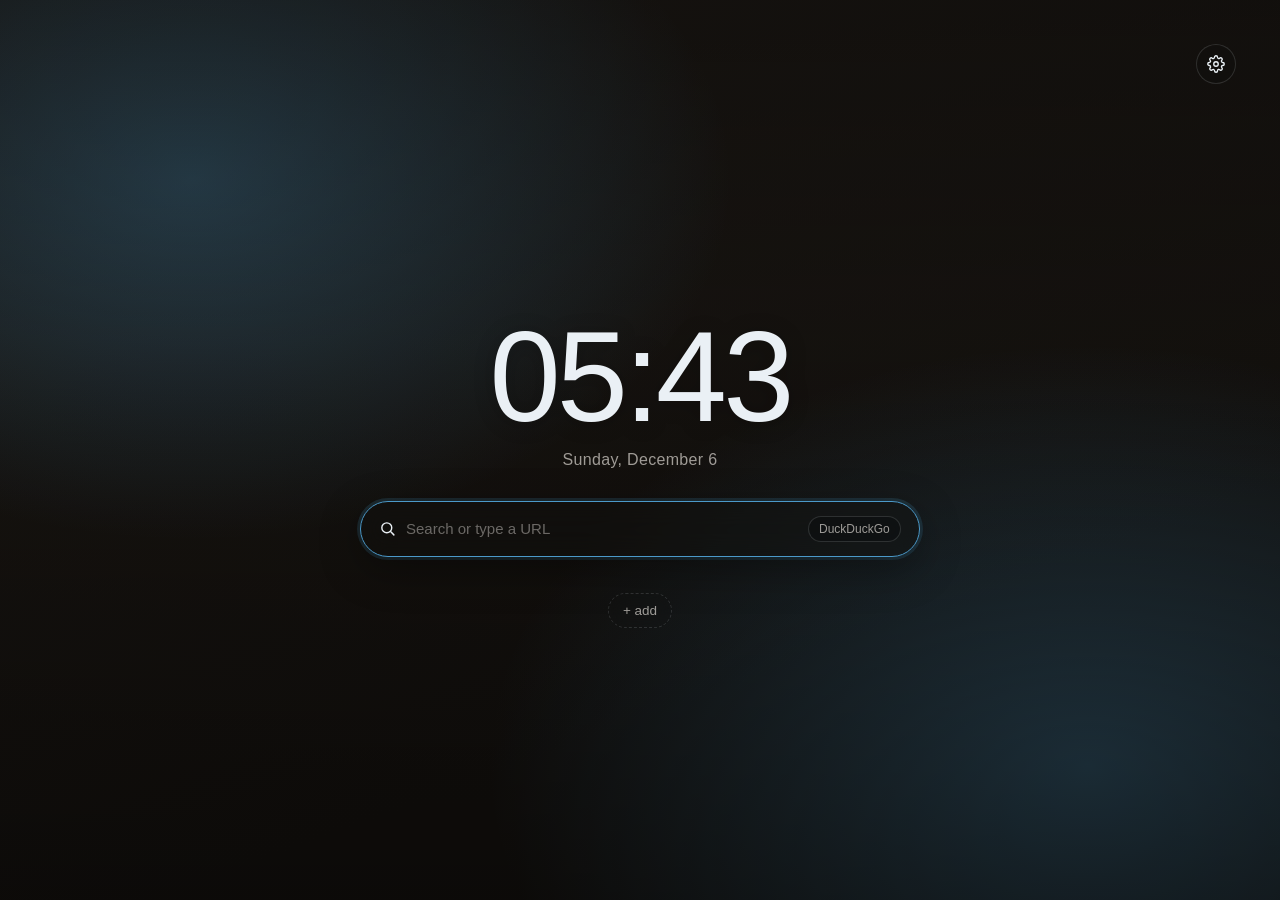
==== index.html @ 66792aa6 "Initial commit" ====
<!doctype html>
<html lang="en">
<head>
<meta charset="UTF-8" />
<meta name="viewport" content="width=device-width, initial-scale=1, viewport-fit=cover" />
<title>New Tab</title>
<style>
  :root{
    --accent: #4b99c9;
    --accent-soft: rgba(75, 155, 201, 0.35);
    --accent-glow: rgba(75, 155, 201, 0.18);
    --ink: #eaf0f5;
    --ink-dim: rgba(245,241,234,0.62);
    --glass: rgba(18,16,14,0.38);
    --glass-strong: rgba(14,12,10,0.6);
    --glass-border: rgba(234, 237, 245, 0.14);
    --radius: 14px;
    --overlay-opacity: 1;
    --clock-size: clamp(56px, 11vw, 128px);
    --clock-x: 0px;
    --clock-y: 0px;
    --search-y: 0px;
    --add-btn-y: 0px;
    color-scheme: dark;
  }
  *{ box-sizing:border-box; margin:0; padding:0; }
  html,body{ height:100%; }

  body{
    font-family: "Avenir Next", "Segoe UI", -apple-system, BlinkMacSystemFont, "Helvetica Neue", Arial, sans-serif;
    color: var(--ink);
    background: #14110e;
    overflow: hidden;
    padding-top: env(safe-area-inset-top, 0px);
    padding-bottom: env(safe-area-inset-bottom, 0px);
  }

  /* ---------- animations ---------- */
  @keyframes fadeSlideUp {
    from { opacity: 0; transform: translateY(24px); }
    to   { opacity: 1; transform: translateY(0); }
  }
  @keyframes fadeIn {
    from { opacity: 0; }
    to   { opacity: 1; }
  }
  @keyframes scaleIn {
    from { opacity: 0; transform: scale(0.92); }
    to   { opacity: 1; transform: scale(1); }
  }

  /* staggered entrance classes */
  .anim-enter { opacity: 0; animation: fadeSlideUp .6s cubic-bezier(.23,1,.32,1) forwards; }
  .anim-d1 { animation-delay: .08s; }
  .anim-d2 { animation-delay: .18s; }
  .anim-d3 { animation-delay: .30s; }
  .anim-d4 { animation-delay: .42s; }
  .anim-d5 { animation-delay: .54s; }
  .anim-d6 { animation-delay: .66s; }

  /* ---------- wallpaper layer ---------- */
  #wallpaper{
    position: fixed; inset: 0;
    background-size: cover;
    background-position: center;
    background-color: #1a1612;
    z-index: 0;
  }
  #wallpaper::after{
    content:"";
    position:absolute; inset:0;
    background: linear-gradient(180deg, rgba(0,0,0,0.28) 0%, rgba(0,0,0,0.12) 38%, rgba(0,0,0,0.4) 100%);
    pointer-events: none;
    opacity: var(--overlay-opacity);
    transition: opacity .4s ease;
  }
  #wallpaper.empty::before{
    content:"";
    position:absolute; inset:0;
    background:
      radial-gradient(900px 600px at 15% 20%, var(--accent-soft), transparent 60%),
      radial-gradient(1000px 700px at 85% 85%, var(--accent-soft), transparent 60%),
      linear-gradient(160deg, var(--grad-a, #1d1915), var(--grad-b, #14110e) 70%);
    transition: background .6s ease;
  }

  /* ---------- layout ---------- */
  .scene{
    position: relative; z-index: 1;
    height: 100%;
    display: grid;
    grid-template-rows: auto 1fr auto;
    padding: clamp(18px, 4vw, 44px);
  }

  .topbar{
    display:flex; justify-content:flex-end; align-items:flex-start;
    gap: 10px;
  }

  .icon-btn{
    width: 40px; height: 40px;
    border-radius: 50%;
    border: 1px solid var(--glass-border);
    background: var(--glass);
    backdrop-filter: blur(10px);
    -webkit-backdrop-filter: blur(10px);
    color: var(--ink);
    display:flex; align-items:center; justify-content:center;
    cursor: pointer;
    transition: all .2s cubic-bezier(.23,1,.32,1);
    position: relative;
    overflow: hidden;
  }
  .icon-btn::before{
    content:"";
    position: absolute; inset: 0;
    border-radius: 50%;
    background: var(--accent-soft);
    opacity: 0;
    transition: opacity .2s ease;
  }
  .icon-btn:hover{ background: var(--glass-strong); transform: translateY(-2px) scale(1.08); border-color: var(--accent); }
  .icon-btn:hover::before{ opacity: .4; }
  .icon-btn:active{ transform: translateY(0) scale(.96); }
  .icon-btn svg{ width:18px; height:18px; position:relative; z-index:1; }

  .middle{
    display:flex; flex-direction:column; align-items:center; justify-content:center;
    gap: clamp(16px, 3vw, 34px);
    text-align:center;
  }

  /* ---------- greeting ---------- */
  .greeting{
    font-size: clamp(14px, 2vw, 20px);
    color: var(--ink-dim);
    letter-spacing: 0.03em;
    font-weight: 400;
    transition: opacity .3s ease;
  }

  /* ---------- clock ---------- */
  .clock-wrap{
    animation: fadeIn .5s ease forwards;
    animation-delay: .1s;
    opacity: 0;
    transform: translate(var(--clock-x), var(--clock-y));
    transition: transform .3s ease;
  }
  .clock{
    font-family: "Inter", "SF Pro Display", -apple-system, BlinkMacSystemFont, "Segoe UI", "Helvetica Neue", Arial, sans-serif;
    font-size: var(--clock-size);
    font-weight: 300;
    line-height: 1;
    letter-spacing: -0.03em;
    text-shadow: 0 2px 20px rgba(0,0,0,0.25);
    transition: font-size .3s ease;
  }
  .date{
    margin-top: 10px;
    font-size: clamp(13px, 1.6vw, 16px);
    color: var(--ink-dim);
    letter-spacing: 0.02em;
    transition: color .3s ease;
  }

  /* ---------- search ---------- */
  .searchwrap{
    width: min(560px, 86vw);
    position: relative;
    top: var(--search-y);
    transition: top .3s ease;
  }
  .searchbar{
    display:flex; align-items:center; gap: 10px;
    width: 100%;
    padding: 14px 18px;
    border-radius: 999px;
    border: 1px solid var(--glass-border);
    background: var(--glass);
    backdrop-filter: blur(14px);
    -webkit-backdrop-filter: blur(14px);
    box-shadow: 0 10px 30px rgba(0,0,0,0.25);
    transition: all .25s cubic-bezier(.23,1,.32,1);
  }
  .searchbar:hover{
    border-color: rgba(234, 237, 245, 0.22);
    box-shadow: 0 12px 40px rgba(0,0,0,0.35);
    transform: translateY(-1px);
  }
  .searchbar:focus-within{
    border-color: var(--accent);
    box-shadow: 0 12px 40px rgba(0,0,0,0.35), 0 0 0 3px var(--accent-glow);
    transform: translateY(-2px);
  }
  .searchbar svg{ width:17px; height:17px; flex:none; opacity:.75; transition: opacity .2s; }
  .searchbar:focus-within svg{ opacity: 1; }
  .searchbar input{
    flex:1;
    background:none; border:none; outline:none;
    color: var(--ink);
    font-size: 15px;
    font-family: inherit;
  }
  .searchbar input::placeholder{ color: var(--ink-dim); transition: color .2s; }
  .searchbar:focus-within input::placeholder{ color: rgba(245,241,234,0.4); }
  .engine-pill{
    flex: none;
    font-size: 12px;
    color: var(--ink-dim);
    border: 1px solid var(--glass-border);
    border-radius: 999px;
    padding: 5px 10px;
    background: rgba(0,0,0,0.18);
    cursor: pointer;
    appearance: none;
    -webkit-appearance: none;
    font-family: inherit;
    transition: all .2s ease;
  }
  .engine-pill:hover{ border-color: var(--accent); color: var(--ink); }
  .engine-pill option{ color:#111; }

  /* ---------- links ---------- */
  .links{
    display:flex; flex-wrap:wrap; justify-content:center; gap: 10px;
    width: min(680px, 92vw);
  }
  .link-chip{
    display:flex; align-items:center; gap:8px;
    padding: 9px 14px;
    border-radius: 999px;
    border: 1px solid var(--glass-border);
    background: var(--glass);
    backdrop-filter: blur(10px);
    -webkit-backdrop-filter: blur(10px);
    color: var(--ink);
    text-decoration:none;
    font-size: 13.5px;
    transition: all .2s cubic-bezier(.23,1,.32,1);
    opacity: 0;
    animation: fadeSlideUp .5s cubic-bezier(.23,1,.32,1) forwards;
  }
  .link-chip:hover{
    background: var(--glass-strong);
    transform: translateY(-2px) scale(1.04);
    border-color: var(--accent);
    box-shadow: 0 6px 20px rgba(0,0,0,0.25);
  }
  .link-chip:active{ transform: translateY(0) scale(.97); }
  .link-dot{
    width:7px; height:7px; border-radius:50%;
    background: var(--accent);
    flex:none;
    transition: transform .2s ease, box-shadow .2s ease;
  }
  .link-chip:hover .link-dot{
    transform: scale(1.4);
    box-shadow: 0 0 8px var(--accent-soft);
  }
  .link-chip .remove{
    margin-left: 2px;
    opacity: .35;
    font-size: 13px;
    cursor:pointer;
    transition: opacity .15s, color .15s, transform .15s;
  }
  .link-chip .remove:hover{ opacity: 1; color: #e8907a; transform: scale(1.2); }
  .add-chip{
    border-style: dashed;
    color: var(--ink-dim);
    cursor:pointer;
    background: transparent;
    opacity: 1;
    animation: none;
    position: relative;
    top: var(--add-btn-y);
    transition: top .3s ease;
  }
  .add-chip:hover{ color: var(--ink); background: var(--glass); }

  /* ---------- bottombar ---------- */
  .bottombar{
    display:flex; justify-content:space-between; align-items:flex-end;
    font-size: 12px; color: var(--ink-dim);
  }
  .credit{ max-width: 60%; }
  .credit b{ color: var(--ink); font-weight: 600; }

  /* ---------- settings panel ---------- */
  .scrim{
    position: fixed; inset:0; z-index: 5;
    background: rgba(0,0,0,0.5);
    backdrop-filter: blur(4px);
    -webkit-backdrop-filter: blur(4px);
    opacity:0; pointer-events:none;
    transition: opacity .25s ease;
  }
  .scrim.open{ opacity:1; pointer-events:auto; }

  .panel{
    position: fixed; top: 0; right: 0; z-index: 6;
    height: 100%;
    width: min(380px, 90vw);
    background: #171310;
    border-left: 1px solid var(--glass-border);
    padding: 24px 22px;
    padding-top: calc(24px + env(safe-area-inset-top, 0px));
    padding-bottom: calc(24px + env(safe-area-inset-bottom, 0px));
    transform: translateX(100%);
    transition: transform .3s cubic-bezier(.23,1,.32,1);
    overflow-y: auto;
    overscroll-behavior: contain;
  }
  .panel.open{ transform: translateX(0); }
  .panel::-webkit-scrollbar{ width: 6px; }
  .panel::-webkit-scrollbar-track{ background: transparent; }
  .panel::-webkit-scrollbar-thumb{ background: rgba(255,255,255,0.12); border-radius: 3px; }

  .panel h2{
    font-size: 16px; font-weight: 600; margin: 0 0 18px;
    display:flex; align-items:center; justify-content:space-between;
  }
  .panel h2 .close{ cursor:pointer; opacity:.6; font-size: 22px; line-height:1; transition: opacity .15s, transform .15s; }
  .panel h2 .close:hover{ opacity:1; transform: rotate(90deg); }

  .field{ margin-bottom: 22px; }
  .field label{
    display:block; font-size: 12.5px; color: var(--ink-dim);
    margin-bottom: 8px; font-weight: 500; letter-spacing: 0.02em; text-transform: uppercase;
  }
  .field select, .field input[type=text], .field input[type=number]{
    width:100%; padding: 10px 12px;
    border-radius: 9px; border:1px solid var(--glass-border);
    background: rgba(255,255,255,0.05); color: var(--ink);
    font-family: inherit; font-size: 13.5px;
    transition: border-color .2s ease, box-shadow .2s ease;
    outline: none;
  }
  .field select:focus, .field input[type=text]:focus, .field input[type=number]:focus{
    border-color: var(--accent);
    box-shadow: 0 0 0 3px var(--accent-glow);
  }
  .field select option{ color:#111; }

  /* segmented toggle */
  .seg-toggle{
    display: inline-flex;
    border-radius: 9px;
    border: 1px solid var(--glass-border);
    overflow: hidden;
    background: rgba(255,255,255,0.04);
  }
  .seg-toggle button{
    flex: 1;
    padding: 8px 14px;
    border: none;
    background: transparent;
    color: var(--ink-dim);
    font-family: inherit;
    font-size: 13px;
    cursor: pointer;
    transition: all .2s ease;
    position: relative;
  }
  .seg-toggle button.active{
    background: var(--accent);
    color: #1a1208;
    font-weight: 600;
  }
  .seg-toggle button:not(.active):hover{
    background: rgba(255,255,255,0.06);
    color: var(--ink);
  }

  /* range slider */
  .range-row{
    display: flex; align-items: center; gap: 12px;
  }
  .range-row input[type=range]{
    flex: 1;
    -webkit-appearance: none;
    appearance: none;
    height: 4px;
    border-radius: 2px;
    background: rgba(255,255,255,0.12);
    outline: none;
  }
  .range-row input[type=range]::-webkit-slider-thumb{
    -webkit-appearance: none;
    width: 16px; height: 16px;
    border-radius: 50%;
    background: var(--accent);
    cursor: pointer;
    border: 2px solid #171310;
    box-shadow: 0 2px 8px rgba(0,0,0,0.3);
    transition: transform .15s ease;
  }
  .range-row input[type=range]::-webkit-slider-thumb:hover{
    transform: scale(1.2);
  }
  .range-row input[type=range]::-moz-range-thumb{
    width: 16px; height: 16px;
    border-radius: 50%;
    background: var(--accent);
    cursor: pointer;
    border: 2px solid #171310;
  }
  .range-val{
    font-size: 12px; color: var(--ink-dim);
    min-width: 36px; text-align: right;
    font-variant-numeric: tabular-nums;
  }

  /* color picker row */
  .color-row{
    display: flex; gap: 10px; align-items: center;
  }
  .color-row input[type=color]{
    -webkit-appearance: none;
    appearance: none;
    width: 36px; height: 36px;
    border: 2px solid var(--glass-border);
    border-radius: 8px;
    background: none;
    cursor: pointer;
    padding: 0;
  }
  .color-row input[type=color]::-webkit-color-swatch-wrapper{ padding: 2px; }
  .color-row input[type=color]::-webkit-color-swatch{ border: none; border-radius: 4px; }
  .color-row span{ font-size: 12.5px; color: var(--ink-dim); }

  /* checkbox toggle */
  .toggle-row{
    display: flex; align-items: center; justify-content: space-between;
    padding: 6px 0;
  }
  .toggle-row .toggle-label{ font-size: 13.5px; color: var(--ink); }
  .toggle-switch{
    position: relative;
    width: 42px; height: 24px;
    border-radius: 12px;
    background: rgba(255,255,255,0.12);
    cursor: pointer;
    transition: background .2s ease;
    border: none;
    padding: 0;
  }
  .toggle-switch::after{
    content: "";
    position: absolute;
    top: 3px; left: 3px;
    width: 18px; height: 18px;
    border-radius: 50%;
    background: var(--ink);
    transition: transform .2s cubic-bezier(.23,1,.32,1), background .2s ease;
  }
  .toggle-switch.on{ background: var(--accent); }
  .toggle-switch.on::after{ transform: translateX(18px); background: #1a1208; }

  .btnrow{ display:flex; gap:8px; flex-wrap:wrap; }
  .btn{
    padding: 9px 13px;
    border-radius: 9px;
    border: 1px solid var(--glass-border);
    background: rgba(255,255,255,0.06);
    color: var(--ink);
    font-size: 13px;
    cursor:pointer;
    font-family: inherit;
    transition: all .2s ease;
  }
  .btn:hover{ background: rgba(255,255,255,0.12); transform: translateY(-1px); }
  .btn:active{ transform: translateY(0); }
  .btn.primary{ background: var(--accent); border-color: var(--accent); color: #1a1208; font-weight:600; }
  .btn.primary:hover{ filter: brightness(1.1); }
  .btn.danger{ color:#e8907a; }
  .btn.danger:hover{ background: rgba(232,144,122,0.1); }
  .hint{ font-size: 11.5px; color: var(--ink-dim); margin-top: 8px; line-height:1.5; }
  input[type=file]{ display:none; }

  .divider{
    height: 1px;
    background: var(--glass-border);
    margin: 18px 0;
  }

  /* preset accent swatches */
  .accent-presets{
    display: flex; gap: 8px; flex-wrap: wrap; margin-top: 8px;
  }
  .accent-swatch{
    width: 28px; height: 28px;
    border-radius: 50%;
    border: 2px solid transparent;
    cursor: pointer;
    transition: all .2s ease;
  }
  .accent-swatch:hover{ transform: scale(1.15); }
  .accent-swatch.active{ border-color: var(--ink); box-shadow: 0 0 0 2px rgba(255,255,255,0.2); }

  /* ---------- responsive ---------- */
  @media (max-width: 768px){
    .scene{ padding: clamp(14px, 3vw, 24px); }
    .searchwrap{ width: min(500px, 90vw); }
    .links{ width: min(600px, 94vw); }
  }

  @media (max-width: 480px){
    .engine-pill{ display:none; }
    .searchbar{ padding: 12px 14px; }
    .searchbar input{ font-size: 14px; }
    .clock{ font-size: clamp(48px, 16vw, 80px); }
    .date{ font-size: 13px; }
    .link-chip{ padding: 8px 12px; font-size: 12.5px; }
    .bottombar{ flex-direction: column; align-items: center; gap: 4px; text-align: center; }
    .credit{ max-width: 100%; }
    .panel{ width: 100vw; }
    .middle{ gap: clamp(12px, 2.5vw, 20px); }
  }

  @media (max-width: 360px){
    .clock{ font-size: clamp(40px, 14vw, 64px); }
    .searchwrap{ width: 96vw; }
    .links{ gap: 8px; }
  }

  /* ---------- reduced motion ---------- */
  @media (prefers-reduced-motion: reduce){
    *, *::before, *::after{
      animation-duration: 0.01ms !important;
      animation-iteration-count: 1 !important;
      transition-duration: 0.01ms !important;
    }
  }
</style>
</head>
<body>

  <div id="wallpaper" class="empty"></div>

  <div class="scene">
    <div class="topbar anim-enter anim-d1">
      <button class="icon-btn" id="settingsBtn" title="Settings" aria-label="Settings">
        <svg viewBox="0 0 24 24" fill="none" stroke="currentColor" stroke-width="1.8" stroke-linecap="round" stroke-linejoin="round"><circle cx="12" cy="12" r="3"></circle><path d="M19.4 15a1.65 1.65 0 0 0 .33 1.82l.06.06a2 2 0 1 1-2.83 2.83l-.06-.06a1.65 1.65 0 0 0-1.82-.33 1.65 1.65 0 0 0-1 1.51V21a2 2 0 0 1-4 0v-.09A1.65 1.65 0 0 0 9 19.4a1.65 1.65 0 0 0-1.82.33l-.06.06a2 2 0 1 1-2.83-2.83l.06-.06A1.65 1.65 0 0 0 4.6 15a1.65 1.65 0 0 0-1.51-1H3a2 2 0 0 1 0-4h.09A1.65 1.65 0 0 0 4.6 9a1.65 1.65 0 0 0-.33-1.82l-.06-.06a2 2 0 1 1 2.83-2.83l.06.06A1.65 1.65 0 0 0 9 4.6a1.65 1.65 0 0 0 1-1.51V3a2 2 0 0 1 4 0v.09a1.65 1.65 0 0 0 1 1.51 1.65 1.65 0 0 0 1.82-.33l.06-.06a2 2 0 1 1 2.83 2.83l-.06.06A1.65 1.65 0 0 0 19.4 9a1.65 1.65 0 0 0 1.51 1H21a2 2 0 0 1 0 4h-.09a1.65 1.65 0 0 0-1.51 1z"></path></svg>
      </button>
    </div>

    <div class="middle">
      <div class="greeting anim-enter anim-d2" id="greeting"></div>

      <div class="clock-wrap">
        <div class="clock" id="clock">--:--</div>
        <div class="date" id="date">&nbsp;</div>
      </div>

      <div class="searchwrap anim-enter anim-d3">
        <form class="searchbar" id="searchForm">
          <svg viewBox="0 0 24 24" fill="none" stroke="currentColor" stroke-width="2" stroke-linecap="round"><circle cx="11" cy="11" r="7"></circle><path d="M21 21l-4.3-4.3"></path></svg>
          <input id="searchInput" type="text" placeholder="Search or type a URL" autocomplete="off" autofocus />
          <select class="engine-pill" id="engineSelect" title="Search engine"></select>
        </form>
      </div>

      <div class="links anim-enter anim-d4" id="links"></div>
    </div>

    <div class="bottombar anim-enter anim-d5">
      <div class="credit" id="credit">&nbsp;</div>
    </div>
  </div>

  <div class="scrim" id="scrim"></div>
  <div class="panel" id="panel">
    <h2>Settings <span class="close" id="closePanel">&times;</span></h2>

    <!-- Clock -->
    <div class="field">
      <label>Clock language</label>
      <div class="seg-toggle" id="langToggle">
        <button data-val="en" class="active">English</button>
        <button data-val="hr">Hrvatski</button>
      </div>
    </div>

    <div class="field">
      <label>Time format</label>
      <div class="seg-toggle" id="timeFormatToggle">
        <button data-val="24" class="active">24h</button>
        <button data-val="12">12h</button>
      </div>
    </div>

    <div class="field">
      <div class="toggle-row">
        <span class="toggle-label">Show seconds</span>
        <button class="toggle-switch" id="showSecondsToggle" role="switch" aria-checked="false"></button>
      </div>
    </div>

    <div class="field">
      <label>Clock size</label>
      <div class="range-row">
        <input type="range" id="clockSizeRange" min="40" max="180" value="128" />
        <span class="range-val" id="clockSizeVal">128px</span>
      </div>
    </div>

    <div class="field">
      <label>Clock position</label>
      <div class="range-row">
        <span style="font-size:11px; color:var(--ink-dim); min-width:14px;">↔</span>
        <input type="range" id="clockXRange" min="-900" max="900" value="0" />
        <span class="range-val" id="clockXVal">0</span>
      </div>
      <div class="range-row" style="margin-top:8px;">
        <span style="font-size:11px; color:var(--ink-dim); min-width:14px;">↕</span>
        <input type="range" id="clockYRange" min="-900" max="900" value="0" />
        <span class="range-val" id="clockYVal">0</span>
      </div>
    </div>

    <div class="field">
      <label>Search position</label>
      <div class="range-row">
        <span style="font-size:11px; color:var(--ink-dim); min-width:14px;">↕</span>
        <input type="range" id="searchYRange" min="-900" max="900" value="0" />
        <span class="range-val" id="searchYVal">0</span>
      </div>
    </div>

    <div class="field">
      <label>+Add button position</label>
      <div class="range-row">
        <span style="font-size:11px; color:var(--ink-dim); min-width:14px;">↕</span>
        <input type="range" id="addBtnYRange" min="-900" max="900" value="0" />
        <span class="range-val" id="addBtnYVal">0</span>
      </div>
    </div>

    <div class="divider"></div>

    <!-- Greeting -->
    <div class="field">
      <label>Greeting (optional)</label>
      <input type="text" id="greetingInput" placeholder="e.g. Good morning, friend" />
      <div class="hint">Leave empty to hide. Shows above the clock.</div>
    </div>

    <div class="divider"></div>

    <!-- Appearance -->
    <div class="field">
      <label>Accent color</label>
      <div class="color-row">
        <input type="color" id="accentColor" value="#4b99c9" />
        <span id="accentHexLabel">#4b99c9</span>
      </div>
      <div class="accent-presets" id="accentPresets"></div>
    </div>

    <div class="field">
      <label>Background overlay darkness</label>
      <div class="range-row">
        <input type="range" id="overlayRange" min="0" max="100" value="100" />
        <span class="range-val" id="overlayVal">100%</span>
      </div>
    </div>

    <div class="field">
      <label>Gradient colors (no wallpaper)</label>
      <div class="color-row">
        <input type="color" id="gradA" value="#1d1915" />
        <span>Top</span>
        <input type="color" id="gradB" value="#14110e" />
        <span>Bottom</span>
      </div>
    </div>

    <div class="divider"></div>

    <!-- Wallpaper -->
    <div class="field">
      <label>Wallpaper</label>
      <div class="btnrow">
        <button class="btn primary" id="chooseWallpaper">Choose image…</button>
        <button class="btn danger" id="clearWallpaper">Remove</button>
      </div>
      <input type="file" id="wallpaperInput" accept="image/*" />
      <div class="hint">Stored only in this browser (localStorage). Large images may fail — try under ~3-4MB.</div>
    </div>

    <div class="divider"></div>

    <!-- Search -->
    <div class="field">
      <label>Search engine</label>
      <select id="engineSelectPanel"></select>
    </div>

    <div class="field">
      <label>Credit text</label>
      <input type="text" id="creditInput" placeholder="Photo by…" />
    </div>

    <div class="divider"></div>

    <!-- Links -->
    <div class="field">
      <label>Quick links</label>
      <div class="btnrow" style="flex-direction:column; align-items:stretch; gap:8px;">
        <input type="text" id="linkName" placeholder="Name">
        <input type="text" id="linkUrl" placeholder="https://example.com">
        <button class="btn" id="addLink">Add link</button>
      </div>
    </div>

    <div class="divider"></div>

    <div class="field">
      <button class="btn danger" id="resetAll">Reset everything</button>
    </div>
  </div>

<script>
(function(){
  "use strict";

  var STORE_KEY = "localstart_v2";

  var ENGINES = {
    google:     { name: "Google",     url: "https://www.google.com/search?q=" },
    duckduckgo: { name: "DuckDuckGo", url: "https://duckduckgo.com/?q=" },
    bing:       { name: "Bing",       url: "https://www.bing.com/search?q=" },
    brave:      { name: "Brave",      url: "https://search.brave.com/search?q=" },
    startpage:  { name: "Startpage",  url: "https://www.startpage.com/sp/search?query=" },
    ecosia:     { name: "Ecosia",     url: "https://www.ecosia.org/search?q=" }
  };

  var DEFAULT_LINKS = [];

  var ACCENT_PRESETS = [
    "#4b99c9", "#6c9bff", "#a78bfa", "#f472b6",
    "#fb923c", "#34d399", "#facc15", "#f87171"
  ];

  var DAYS_EN = ["Sunday","Monday","Tuesday","Wednesday","Thursday","Friday","Saturday"];
  var DAYS_HR = ["Nedjelja","Ponedjeljak","Utorak","Srijeda","Četvrtak","Petak","Subota"];
  var MONTHS_EN = ["January","February","March","April","May","June","July","August","September","October","November","December"];
  var MONTHS_HR = ["siječnja","veljače","ožujka","travnja","svibnja","lipnja","srpnja","kolovoza","rujna","listopada","studenoga","prosinca"];

  function $(id){ return document.getElementById(id); }

  function loadState(){
    try{
      var raw = localStorage.getItem(STORE_KEY);
      if(!raw) return null;
      return JSON.parse(raw);
    }catch(e){ return null; }
  }

  function defaultState(){
    return {
      wallpaper: null,
      engine: "duckduckgo",
      credit: "",
      links: DEFAULT_LINKS.slice(),
      lang: "en",
      timeFormat: "24",
      showSeconds: false,
      accentColor: "#4b99c9",
      clockSize: 128,
      clockX: 0,
      clockY: 0,
      searchY: 0,
      addBtnY: 0,
      overlayOpacity: 100,
      gradA: "#1d1915",
      gradB: "#14110e",
      greeting: ""
    };
  }

  var state = Object.assign(defaultState(), loadState() || {});

  function save(){
    try{
      localStorage.setItem(STORE_KEY, JSON.stringify(state));
      return true;
    }catch(e){
      alert("Couldn't save — the image is probably too large. Try a smaller file (under ~3-4MB).");
      return false;
    }
  }

  /* ---------- accent color ---------- */
  function hexToRgb(hex){
    var r = parseInt(hex.slice(1,3),16), g = parseInt(hex.slice(3,5),16), b = parseInt(hex.slice(5,7),16);
    return {r:r, g:g, b:b};
  }
  function applyAccent(){
    var c = hexToRgb(state.accentColor);
    var root = document.documentElement.style;
    root.setProperty("--accent", state.accentColor);
    root.setProperty("--accent-soft", "rgba("+c.r+","+c.g+","+c.b+",0.35)");
    root.setProperty("--accent-glow", "rgba("+c.r+","+c.g+","+c.b+",0.18)");
  }

  /* ---------- clock ---------- */
  function formatDate(d){
    var lang = state.lang;
    var dayName = lang === "hr" ? DAYS_HR[d.getDay()] : DAYS_EN[d.getDay()];
    var monthName = lang === "hr" ? MONTHS_HR[d.getMonth()] : MONTHS_EN[d.getMonth()];
    if(lang === "hr"){
      return dayName + ", " + d.getDate() + ". " + monthName + " " + d.getFullYear() + ".";
    }
    return dayName + ", " + monthName + " " + d.getDate();
  }

  function formatTime(d){
    var h = d.getHours(), m = d.getMinutes(), s = d.getSeconds();
    var suffix = "";
    if(state.timeFormat === "12"){
      suffix = h >= 12 ? " PM" : " AM";
      h = h % 12 || 12;
    }
    var pad = function(n){ return n < 10 ? "0" + n : "" + n; };
    var str = pad(h) + ":" + pad(m);
    if(state.showSeconds) str += ":" + pad(s);
    return str + suffix;
  }

  function tick(){
    var now = new Date();
    $("clock").textContent = formatTime(now);
    $("date").textContent = formatDate(now);
  }
  tick();
  setInterval(tick, 1000);

  /* ---------- wallpaper ---------- */
  var wallpaperEl = $("wallpaper");
  var creditEl = $("credit");

  function applyWallpaper(){
    if(state.wallpaper){
      wallpaperEl.style.backgroundImage = "url(" + state.wallpaper + ")";
      wallpaperEl.classList.remove("empty");
    } else {
      wallpaperEl.style.backgroundImage = "";
      wallpaperEl.classList.add("empty");
    }
    creditEl.textContent = state.credit || "";
  }

  function applyOverlay(){
    document.documentElement.style.setProperty("--overlay-opacity", (state.overlayOpacity / 100).toString());
  }
  function applyGradient(){
    var root = document.documentElement.style;
    root.setProperty("--grad-a", state.gradA);
    root.setProperty("--grad-b", state.gradB);
  }
  function applyClockSize(){
    document.documentElement.style.setProperty("--clock-size", state.clockSize + "px");
  }
  function applyClockPos(){
    var root = document.documentElement.style;
    root.setProperty("--clock-x", state.clockX + "px");
    root.setProperty("--clock-y", state.clockY + "px");
  }
  function applySearchPos(){
    document.documentElement.style.setProperty("--search-y", state.searchY + "px");
  }
  function applyAddBtnPos(){
    document.documentElement.style.setProperty("--add-btn-y", state.addBtnY + "px");
  }

  function fileToDataURL(file, cb){
    var reader = new FileReader();
    reader.onload = function(){ cb(reader.result); };
    reader.readAsDataURL(file);
  }

  $("chooseWallpaper").addEventListener("click", function(){ $("wallpaperInput").click(); });
  $("wallpaperInput").addEventListener("change", function(e){
    var file = e.target.files && e.target.files[0];
    if(!file) return;
    fileToDataURL(file, function(dataUrl){
      state.wallpaper = dataUrl;
      if(save()) applyWallpaper();
    });
  });
  $("clearWallpaper").addEventListener("click", function(){
    state.wallpaper = null;
    save();
    applyWallpaper();
  });

  /* ---------- search ---------- */
  function populateEngineSelects(){
    [$("engineSelect"), $("engineSelectPanel")].forEach(function(sel){
      sel.innerHTML = "";
      Object.keys(ENGINES).forEach(function(key){
        var opt = document.createElement("option");
        opt.value = key;
        opt.textContent = ENGINES[key].name;
        if(key === state.engine) opt.selected = true;
        sel.appendChild(opt);
      });
      sel.onchange = function(e){
        state.engine = e.target.value;
        save();
        populateEngineSelects();
      };
    });
  }

  function looksLikeUrl(q){
    return /^(https?:\/\/)?([\w-]+\.)+[a-z]{2,}([\/?#].*)?$/i.test(q.trim());
  }

  $("searchForm").addEventListener("submit", function(e){
    e.preventDefault();
    var q = $("searchInput").value.trim();
    if(!q) return;
    if(looksLikeUrl(q)){
      window.location.href = /^https?:\/\//i.test(q) ? q : "https://" + q;
    } else {
      var engine = ENGINES[state.engine] || ENGINES.duckduckgo;
      window.location.href = engine.url + encodeURIComponent(q);
    }
  });

  /* ---------- greeting ---------- */
  function applyGreeting(){
    $("greeting").textContent = state.greeting || "";
    $("greeting").style.display = state.greeting ? "" : "none";
  }

  /* ---------- segmented toggle helper ---------- */
  function setupSegToggle(el, key, onChange){
    var btns = el.querySelectorAll("button");
    btns.forEach(function(btn){
      if(btn.dataset.val === state[key]) btn.classList.add("active");
      else btn.classList.remove("active");
      btn.addEventListener("click", function(){
        state[key] = btn.dataset.val;
        save();
        btns.forEach(function(b){ b.classList.remove("active"); });
        btn.classList.add("active");
        if(onChange) onChange();
      });
    });
  }

  /* ---------- toggle switch helper ---------- */
  function setupToggle(btnEl, key, onChange){
    if(state[key]) btnEl.classList.add("on");
    else btnEl.classList.remove("on");
    btnEl.setAttribute("aria-checked", !!state[key]);
    btnEl.addEventListener("click", function(){
      state[key] = !state[key];
      save();
      btnEl.classList.toggle("on", state[key]);
      btnEl.setAttribute("aria-checked", !!state[key]);
      if(onChange) onChange();
    });
  }

  /* ---------- links ---------- */
  function renderLinks(){
    var wrap = $("links");
    wrap.innerHTML = "";
    state.links.forEach(function(link, idx){
      var a = document.createElement("a");
      a.className = "link-chip";
      a.href = link.url;
      a.style.animationDelay = (0.5 + idx * 0.07) + "s";
      var dot = document.createElement("span");
      dot.className = "link-dot";
      a.appendChild(dot);
      var label = document.createElement("span");
      label.textContent = link.name;
      a.appendChild(label);
      var rm = document.createElement("span");
      rm.className = "remove";
      rm.textContent = "✕";
      rm.title = "Remove";
      rm.addEventListener("click", function(ev){
        ev.preventDefault(); ev.stopPropagation();
        state.links.splice(idx, 1);
        save();
        renderLinks();
      });
      a.appendChild(rm);
      wrap.appendChild(a);
    });

    var add = document.createElement("button");
    add.type = "button";
    add.className = "link-chip add-chip";
    add.textContent = "+ add";
    add.addEventListener("click", openPanel);
    wrap.appendChild(add);
  }

  $("addLink").addEventListener("click", function(){
    var name = $("linkName").value.trim();
    var url = $("linkUrl").value.trim();
    if(!name || !url) return;
    if(!/^https?:\/\//i.test(url)) url = "https://" + url;
    state.links.push({ name: name, url: url });
    save();
    renderLinks();
    $("linkName").value = "";
    $("linkUrl").value = "";
  });

  /* ---------- panel ---------- */
  var panel = $("panel");
  var scrim = $("scrim");

  function openPanel(){
    $("creditInput").value = state.credit || "";
    $("greetingInput").value = state.greeting || "";
    panel.classList.add("open");
    scrim.classList.add("open");
  }
  function closePanelFn(){
    panel.classList.remove("open");
    scrim.classList.remove("open");
  }
  $("settingsBtn").addEventListener("click", openPanel);
  $("closePanel").addEventListener("click", closePanelFn);
  scrim.addEventListener("click", closePanelFn);

  $("creditInput").addEventListener("input", function(e){
    state.credit = e.target.value;
    save();
    applyWallpaper();
  });

  $("greetingInput").addEventListener("input", function(e){
    state.greeting = e.target.value;
    save();
    applyGreeting();
  });

  /* ---------- accent presets ---------- */
  function renderAccentPresets(){
    var wrap = $("accentPresets");
    wrap.innerHTML = "";
    ACCENT_PRESETS.forEach(function(hex){
      var btn = document.createElement("button");
      btn.className = "accent-swatch" + (hex === state.accentColor ? " active" : "");
      btn.style.background = hex;
      btn.title = hex;
      btn.addEventListener("click", function(){
        state.accentColor = hex;
        save();
        applyAccent();
        $("accentColor").value = hex;
        $("accentHexLabel").textContent = hex;
        renderAccentPresets();
      });
      wrap.appendChild(btn);
    });
  }

  $("accentColor").addEventListener("input", function(e){
    state.accentColor = e.target.value;
    save();
    applyAccent();
    $("accentHexLabel").textContent = e.target.value;
    renderAccentPresets();
  });

  /* ---------- overlay slider ---------- */
  $("overlayRange").addEventListener("input", function(e){
    state.overlayOpacity = parseInt(e.target.value);
    $("overlayVal").textContent = state.overlayOpacity + "%";
    save();
    applyOverlay();
  });

  /* ---------- clock size slider ---------- */
  $("clockSizeRange").addEventListener("input", function(e){
    state.clockSize = parseInt(e.target.value);
    $("clockSizeVal").textContent = state.clockSize + "px";
    save();
    applyClockSize();
  });

  /* ---------- clock position sliders ---------- */
  $("clockXRange").addEventListener("input", function(e){
    state.clockX = parseInt(e.target.value);
    $("clockXVal").textContent = state.clockX;
    save();
    applyClockPos();
  });
  $("clockYRange").addEventListener("input", function(e){
    state.clockY = parseInt(e.target.value);
    $("clockYVal").textContent = state.clockY;
    save();
    applyClockPos();
  });

  /* ---------- search position slider ---------- */
  $("searchYRange").addEventListener("input", function(e){
    state.searchY = parseInt(e.target.value);
    $("searchYVal").textContent = state.searchY;
    save();
    applySearchPos();
  });

  /* ---------- add button position slider ---------- */
  $("addBtnYRange").addEventListener("input", function(e){
    state.addBtnY = parseInt(e.target.value);
    $("addBtnYVal").textContent = state.addBtnY;
    save();
    applyAddBtnPos();
  });

  /* ---------- gradient colors ---------- */
  $("gradA").addEventListener("input", function(e){
    state.gradA = e.target.value;
    save();
    applyGradient();
  });
  $("gradB").addEventListener("input", function(e){
    state.gradB = e.target.value;
    save();
    applyGradient();
  });

  /* ---------- reset ---------- */
  $("resetAll").addEventListener("click", function(){
    if(!confirm("Reset everything back to defaults?")) return;
    state = defaultState();
    save();
    applyAccent();
    applyWallpaper();
    applyOverlay();
    applyGradient();
    applyClockSize();
    applyClockPos();
    applySearchPos();
    applyAddBtnPos();
    applyGreeting();
    populateEngineSelects();
    renderLinks();
    renderAccentPresets();
    syncUI();
    tick();
    closePanelFn();
  });

  /* ---------- sync UI from state (no listeners) ---------- */
  function syncUI(){
    // segmented toggles
    [$("langToggle"), $("timeFormatToggle")].forEach(function(el){
      var key = el === $("langToggle") ? "lang" : "timeFormat";
      el.querySelectorAll("button").forEach(function(btn){
        btn.classList.toggle("active", btn.dataset.val === state[key]);
      });
    });
    // boolean toggle
    $("showSecondsToggle").classList.toggle("on", !!state.showSeconds);
    $("showSecondsToggle").setAttribute("aria-checked", !!state.showSeconds);
    // sliders
    $("clockSizeRange").value = state.clockSize;
    $("clockSizeVal").textContent = state.clockSize + "px";
    $("clockXRange").value = state.clockX;
    $("clockXVal").textContent = state.clockX;
    $("clockYRange").value = state.clockY;
    $("clockYVal").textContent = state.clockY;
    $("searchYRange").value = state.searchY;
    $("searchYVal").textContent = state.searchY;
    $("addBtnYRange").value = state.addBtnY;
    $("addBtnYVal").textContent = state.addBtnY;
    $("overlayRange").value = state.overlayOpacity;
    $("overlayVal").textContent = state.overlayOpacity + "%";
    // colors
    $("accentColor").value = state.accentColor;
    $("accentHexLabel").textContent = state.accentColor;
    $("gradA").value = state.gradA;
    $("gradB").value = state.gradB;
    // inputs
    $("greetingInput").value = state.greeting || "";
    $("creditInput").value = state.credit || "";
  }

  /* ---------- init ---------- */
  // set up one-time listeners for toggles
  setupSegToggle($("langToggle"), "lang", tick);
  setupSegToggle($("timeFormatToggle"), "timeFormat", tick);
  setupToggle($("showSecondsToggle"), "showSeconds");

  // apply visual state
  applyAccent();
  applyWallpaper();
  applyOverlay();
  applyGradient();
  applyClockSize();
  applyClockPos();
  applySearchPos();
  applyAddBtnPos();
  applyGreeting();
  populateEngineSelects();
  renderLinks();
  renderAccentPresets();
  syncUI();
})();
</script>
</body>
</html>
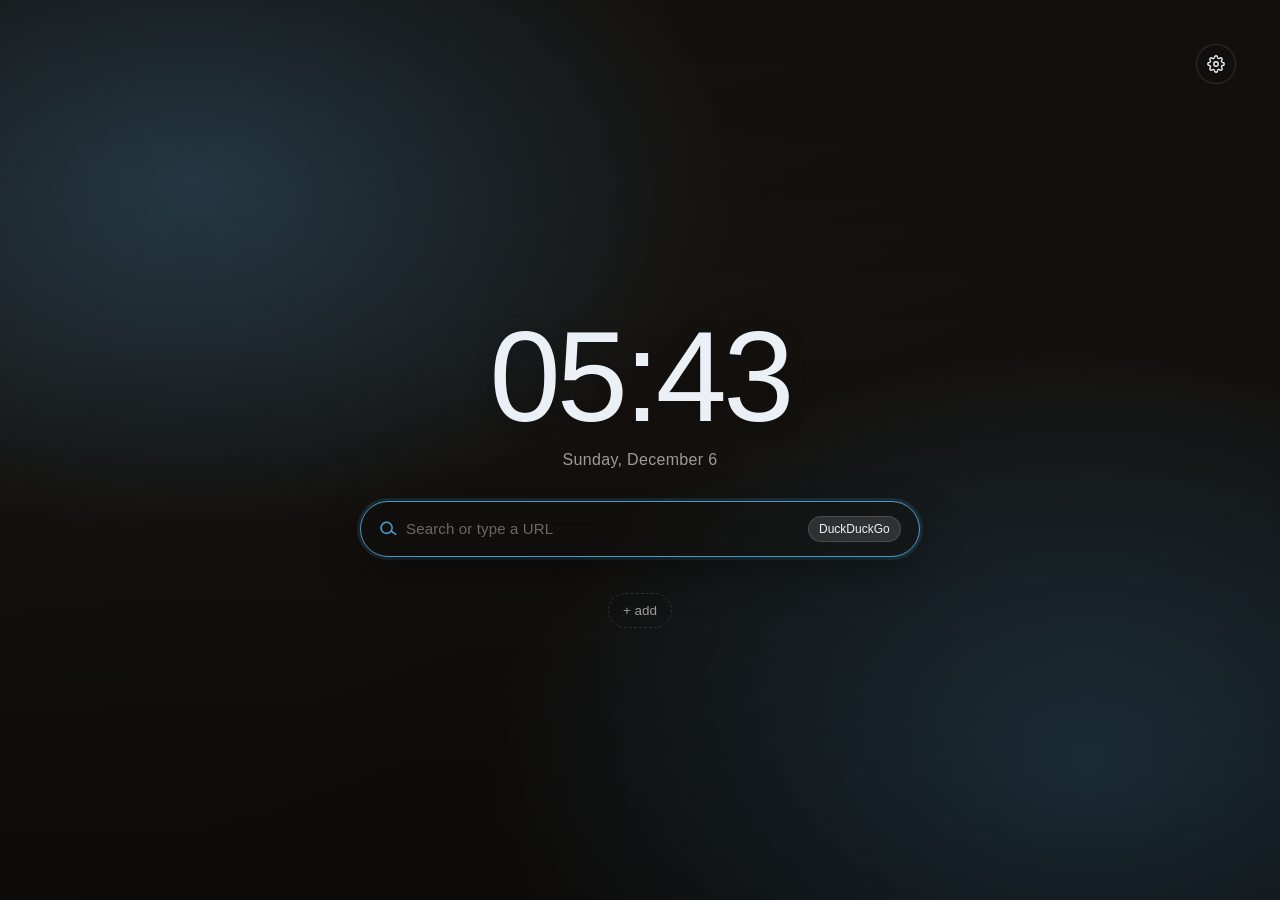
==== commit 5e0ef79a: "Fix" ====
--- a/index.html
+++ b/index.html
@@ -4,538 +4,9 @@
 <meta charset="UTF-8" />
 <meta name="viewport" content="width=device-width, initial-scale=1, viewport-fit=cover" />
 <title>New Tab</title>
-<style>
-  :root{
-    --accent: #4b99c9;
-    --accent-soft: rgba(75, 155, 201, 0.35);
-    --accent-glow: rgba(75, 155, 201, 0.18);
-    --ink: #eaf0f5;
-    --ink-dim: rgba(245,241,234,0.62);
-    --glass: rgba(18,16,14,0.38);
-    --glass-strong: rgba(14,12,10,0.6);
-    --glass-border: rgba(234, 237, 245, 0.14);
-    --radius: 14px;
-    --overlay-opacity: 1;
-    --clock-size: clamp(56px, 11vw, 128px);
-    --clock-x: 0px;
-    --clock-y: 0px;
-    --search-y: 0px;
-    --add-btn-y: 0px;
-    color-scheme: dark;
-  }
-  *{ box-sizing:border-box; margin:0; padding:0; }
-  html,body{ height:100%; }
-
-  body{
-    font-family: "Avenir Next", "Segoe UI", -apple-system, BlinkMacSystemFont, "Helvetica Neue", Arial, sans-serif;
-    color: var(--ink);
-    background: #14110e;
-    overflow: hidden;
-    padding-top: env(safe-area-inset-top, 0px);
-    padding-bottom: env(safe-area-inset-bottom, 0px);
-  }
-
-  /* ---------- animations ---------- */
-  @keyframes fadeSlideUp {
-    from { opacity: 0; transform: translateY(24px); }
-    to   { opacity: 1; transform: translateY(0); }
-  }
-  @keyframes fadeIn {
-    from { opacity: 0; }
-    to   { opacity: 1; }
-  }
-  @keyframes scaleIn {
-    from { opacity: 0; transform: scale(0.92); }
-    to   { opacity: 1; transform: scale(1); }
-  }
-
-  /* staggered entrance classes */
-  .anim-enter { opacity: 0; animation: fadeSlideUp .6s cubic-bezier(.23,1,.32,1) forwards; }
-  .anim-d1 { animation-delay: .08s; }
-  .anim-d2 { animation-delay: .18s; }
-  .anim-d3 { animation-delay: .30s; }
-  .anim-d4 { animation-delay: .42s; }
-  .anim-d5 { animation-delay: .54s; }
-  .anim-d6 { animation-delay: .66s; }
-
-  /* ---------- wallpaper layer ---------- */
-  #wallpaper{
-    position: fixed; inset: 0;
-    background-size: cover;
-    background-position: center;
-    background-color: #1a1612;
-    z-index: 0;
-  }
-  #wallpaper::after{
-    content:"";
-    position:absolute; inset:0;
-    background: linear-gradient(180deg, rgba(0,0,0,0.28) 0%, rgba(0,0,0,0.12) 38%, rgba(0,0,0,0.4) 100%);
-    pointer-events: none;
-    opacity: var(--overlay-opacity);
-    transition: opacity .4s ease;
-  }
-  #wallpaper.empty::before{
-    content:"";
-    position:absolute; inset:0;
-    background:
-      radial-gradient(900px 600px at 15% 20%, var(--accent-soft), transparent 60%),
-      radial-gradient(1000px 700px at 85% 85%, var(--accent-soft), transparent 60%),
-      linear-gradient(160deg, var(--grad-a, #1d1915), var(--grad-b, #14110e) 70%);
-    transition: background .6s ease;
-  }
-
-  /* ---------- layout ---------- */
-  .scene{
-    position: relative; z-index: 1;
-    height: 100%;
-    display: grid;
-    grid-template-rows: auto 1fr auto;
-    padding: clamp(18px, 4vw, 44px);
-  }
-
-  .topbar{
-    display:flex; justify-content:flex-end; align-items:flex-start;
-    gap: 10px;
-  }
-
-  .icon-btn{
-    width: 40px; height: 40px;
-    border-radius: 50%;
-    border: 1px solid var(--glass-border);
-    background: var(--glass);
-    backdrop-filter: blur(10px);
-    -webkit-backdrop-filter: blur(10px);
-    color: var(--ink);
-    display:flex; align-items:center; justify-content:center;
-    cursor: pointer;
-    transition: all .2s cubic-bezier(.23,1,.32,1);
-    position: relative;
-    overflow: hidden;
-  }
-  .icon-btn::before{
-    content:"";
-    position: absolute; inset: 0;
-    border-radius: 50%;
-    background: var(--accent-soft);
-    opacity: 0;
-    transition: opacity .2s ease;
-  }
-  .icon-btn:hover{ background: var(--glass-strong); transform: translateY(-2px) scale(1.08); border-color: var(--accent); }
-  .icon-btn:hover::before{ opacity: .4; }
-  .icon-btn:active{ transform: translateY(0) scale(.96); }
-  .icon-btn svg{ width:18px; height:18px; position:relative; z-index:1; }
-
-  .middle{
-    display:flex; flex-direction:column; align-items:center; justify-content:center;
-    gap: clamp(16px, 3vw, 34px);
-    text-align:center;
-  }
-
-  /* ---------- greeting ---------- */
-  .greeting{
-    font-size: clamp(14px, 2vw, 20px);
-    color: var(--ink-dim);
-    letter-spacing: 0.03em;
-    font-weight: 400;
-    transition: opacity .3s ease;
-  }
-
-  /* ---------- clock ---------- */
-  .clock-wrap{
-    animation: fadeIn .5s ease forwards;
-    animation-delay: .1s;
-    opacity: 0;
-    transform: translate(var(--clock-x), var(--clock-y));
-    transition: transform .3s ease;
-  }
-  .clock{
-    font-family: "Inter", "SF Pro Display", -apple-system, BlinkMacSystemFont, "Segoe UI", "Helvetica Neue", Arial, sans-serif;
-    font-size: var(--clock-size);
-    font-weight: 300;
-    line-height: 1;
-    letter-spacing: -0.03em;
-    text-shadow: 0 2px 20px rgba(0,0,0,0.25);
-    transition: font-size .3s ease;
-  }
-  .date{
-    margin-top: 10px;
-    font-size: clamp(13px, 1.6vw, 16px);
-    color: var(--ink-dim);
-    letter-spacing: 0.02em;
-    transition: color .3s ease;
-  }
-
-  /* ---------- search ---------- */
-  .searchwrap{
-    width: min(560px, 86vw);
-    position: relative;
-    top: var(--search-y);
-    transition: top .3s ease;
-  }
-  .searchbar{
-    display:flex; align-items:center; gap: 10px;
-    width: 100%;
-    padding: 14px 18px;
-    border-radius: 999px;
-    border: 1px solid var(--glass-border);
-    background: var(--glass);
-    backdrop-filter: blur(14px);
-    -webkit-backdrop-filter: blur(14px);
-    box-shadow: 0 10px 30px rgba(0,0,0,0.25);
-    transition: all .25s cubic-bezier(.23,1,.32,1);
-  }
-  .searchbar:hover{
-    border-color: rgba(234, 237, 245, 0.22);
-    box-shadow: 0 12px 40px rgba(0,0,0,0.35);
-    transform: translateY(-1px);
-  }
-  .searchbar:focus-within{
-    border-color: var(--accent);
-    box-shadow: 0 12px 40px rgba(0,0,0,0.35), 0 0 0 3px var(--accent-glow);
-    transform: translateY(-2px);
-  }
-  .searchbar svg{ width:17px; height:17px; flex:none; opacity:.75; transition: opacity .2s; }
-  .searchbar:focus-within svg{ opacity: 1; }
-  .searchbar input{
-    flex:1;
-    background:none; border:none; outline:none;
-    color: var(--ink);
-    font-size: 15px;
-    font-family: inherit;
-  }
-  .searchbar input::placeholder{ color: var(--ink-dim); transition: color .2s; }
-  .searchbar:focus-within input::placeholder{ color: rgba(245,241,234,0.4); }
-  .engine-pill{
-    flex: none;
-    font-size: 12px;
-    color: var(--ink-dim);
-    border: 1px solid var(--glass-border);
-    border-radius: 999px;
-    padding: 5px 10px;
-    background: rgba(0,0,0,0.18);
-    cursor: pointer;
-    appearance: none;
-    -webkit-appearance: none;
-    font-family: inherit;
-    transition: all .2s ease;
-  }
-  .engine-pill:hover{ border-color: var(--accent); color: var(--ink); }
-  .engine-pill option{ color:#111; }
-
-  /* ---------- links ---------- */
-  .links{
-    display:flex; flex-wrap:wrap; justify-content:center; gap: 10px;
-    width: min(680px, 92vw);
-  }
-  .link-chip{
-    display:flex; align-items:center; gap:8px;
-    padding: 9px 14px;
-    border-radius: 999px;
-    border: 1px solid var(--glass-border);
-    background: var(--glass);
-    backdrop-filter: blur(10px);
-    -webkit-backdrop-filter: blur(10px);
-    color: var(--ink);
-    text-decoration:none;
-    font-size: 13.5px;
-    transition: all .2s cubic-bezier(.23,1,.32,1);
-    opacity: 0;
-    animation: fadeSlideUp .5s cubic-bezier(.23,1,.32,1) forwards;
-  }
-  .link-chip:hover{
-    background: var(--glass-strong);
-    transform: translateY(-2px) scale(1.04);
-    border-color: var(--accent);
-    box-shadow: 0 6px 20px rgba(0,0,0,0.25);
-  }
-  .link-chip:active{ transform: translateY(0) scale(.97); }
-  .link-dot{
-    width:7px; height:7px; border-radius:50%;
-    background: var(--accent);
-    flex:none;
-    transition: transform .2s ease, box-shadow .2s ease;
-  }
-  .link-chip:hover .link-dot{
-    transform: scale(1.4);
-    box-shadow: 0 0 8px var(--accent-soft);
-  }
-  .link-chip .remove{
-    margin-left: 2px;
-    opacity: .35;
-    font-size: 13px;
-    cursor:pointer;
-    transition: opacity .15s, color .15s, transform .15s;
-  }
-  .link-chip .remove:hover{ opacity: 1; color: #e8907a; transform: scale(1.2); }
-  .add-chip{
-    border-style: dashed;
-    color: var(--ink-dim);
-    cursor:pointer;
-    background: transparent;
-    opacity: 1;
-    animation: none;
-    position: relative;
-    top: var(--add-btn-y);
-    transition: top .3s ease;
-  }
-  .add-chip:hover{ color: var(--ink); background: var(--glass); }
-
-  /* ---------- bottombar ---------- */
-  .bottombar{
-    display:flex; justify-content:space-between; align-items:flex-end;
-    font-size: 12px; color: var(--ink-dim);
-  }
-  .credit{ max-width: 60%; }
-  .credit b{ color: var(--ink); font-weight: 600; }
-
-  /* ---------- settings panel ---------- */
-  .scrim{
-    position: fixed; inset:0; z-index: 5;
-    background: rgba(0,0,0,0.5);
-    backdrop-filter: blur(4px);
-    -webkit-backdrop-filter: blur(4px);
-    opacity:0; pointer-events:none;
-    transition: opacity .25s ease;
-  }
-  .scrim.open{ opacity:1; pointer-events:auto; }
-
-  .panel{
-    position: fixed; top: 0; right: 0; z-index: 6;
-    height: 100%;
-    width: min(380px, 90vw);
-    background: #171310;
-    border-left: 1px solid var(--glass-border);
-    padding: 24px 22px;
-    padding-top: calc(24px + env(safe-area-inset-top, 0px));
-    padding-bottom: calc(24px + env(safe-area-inset-bottom, 0px));
-    transform: translateX(100%);
-    transition: transform .3s cubic-bezier(.23,1,.32,1);
-    overflow-y: auto;
-    overscroll-behavior: contain;
-  }
-  .panel.open{ transform: translateX(0); }
-  .panel::-webkit-scrollbar{ width: 6px; }
-  .panel::-webkit-scrollbar-track{ background: transparent; }
-  .panel::-webkit-scrollbar-thumb{ background: rgba(255,255,255,0.12); border-radius: 3px; }
-
-  .panel h2{
-    font-size: 16px; font-weight: 600; margin: 0 0 18px;
-    display:flex; align-items:center; justify-content:space-between;
-  }
-  .panel h2 .close{ cursor:pointer; opacity:.6; font-size: 22px; line-height:1; transition: opacity .15s, transform .15s; }
-  .panel h2 .close:hover{ opacity:1; transform: rotate(90deg); }
-
-  .field{ margin-bottom: 22px; }
-  .field label{
-    display:block; font-size: 12.5px; color: var(--ink-dim);
-    margin-bottom: 8px; font-weight: 500; letter-spacing: 0.02em; text-transform: uppercase;
-  }
-  .field select, .field input[type=text], .field input[type=number]{
-    width:100%; padding: 10px 12px;
-    border-radius: 9px; border:1px solid var(--glass-border);
-    background: rgba(255,255,255,0.05); color: var(--ink);
-    font-family: inherit; font-size: 13.5px;
-    transition: border-color .2s ease, box-shadow .2s ease;
-    outline: none;
-  }
-  .field select:focus, .field input[type=text]:focus, .field input[type=number]:focus{
-    border-color: var(--accent);
-    box-shadow: 0 0 0 3px var(--accent-glow);
-  }
-  .field select option{ color:#111; }
-
-  /* segmented toggle */
-  .seg-toggle{
-    display: inline-flex;
-    border-radius: 9px;
-    border: 1px solid var(--glass-border);
-    overflow: hidden;
-    background: rgba(255,255,255,0.04);
-  }
-  .seg-toggle button{
-    flex: 1;
-    padding: 8px 14px;
-    border: none;
-    background: transparent;
-    color: var(--ink-dim);
-    font-family: inherit;
-    font-size: 13px;
-    cursor: pointer;
-    transition: all .2s ease;
-    position: relative;
-  }
-  .seg-toggle button.active{
-    background: var(--accent);
-    color: #1a1208;
-    font-weight: 600;
-  }
-  .seg-toggle button:not(.active):hover{
-    background: rgba(255,255,255,0.06);
-    color: var(--ink);
-  }
-
-  /* range slider */
-  .range-row{
-    display: flex; align-items: center; gap: 12px;
-  }
-  .range-row input[type=range]{
-    flex: 1;
-    -webkit-appearance: none;
-    appearance: none;
-    height: 4px;
-    border-radius: 2px;
-    background: rgba(255,255,255,0.12);
-    outline: none;
-  }
-  .range-row input[type=range]::-webkit-slider-thumb{
-    -webkit-appearance: none;
-    width: 16px; height: 16px;
-    border-radius: 50%;
-    background: var(--accent);
-    cursor: pointer;
-    border: 2px solid #171310;
-    box-shadow: 0 2px 8px rgba(0,0,0,0.3);
-    transition: transform .15s ease;
-  }
-  .range-row input[type=range]::-webkit-slider-thumb:hover{
-    transform: scale(1.2);
-  }
-  .range-row input[type=range]::-moz-range-thumb{
-    width: 16px; height: 16px;
-    border-radius: 50%;
-    background: var(--accent);
-    cursor: pointer;
-    border: 2px solid #171310;
-  }
-  .range-val{
-    font-size: 12px; color: var(--ink-dim);
-    min-width: 36px; text-align: right;
-    font-variant-numeric: tabular-nums;
-  }
-
-  /* color picker row */
-  .color-row{
-    display: flex; gap: 10px; align-items: center;
-  }
-  .color-row input[type=color]{
-    -webkit-appearance: none;
-    appearance: none;
-    width: 36px; height: 36px;
-    border: 2px solid var(--glass-border);
-    border-radius: 8px;
-    background: none;
-    cursor: pointer;
-    padding: 0;
-  }
-  .color-row input[type=color]::-webkit-color-swatch-wrapper{ padding: 2px; }
-  .color-row input[type=color]::-webkit-color-swatch{ border: none; border-radius: 4px; }
-  .color-row span{ font-size: 12.5px; color: var(--ink-dim); }
-
-  /* checkbox toggle */
-  .toggle-row{
-    display: flex; align-items: center; justify-content: space-between;
-    padding: 6px 0;
-  }
-  .toggle-row .toggle-label{ font-size: 13.5px; color: var(--ink); }
-  .toggle-switch{
-    position: relative;
-    width: 42px; height: 24px;
-    border-radius: 12px;
-    background: rgba(255,255,255,0.12);
-    cursor: pointer;
-    transition: background .2s ease;
-    border: none;
-    padding: 0;
-  }
-  .toggle-switch::after{
-    content: "";
-    position: absolute;
-    top: 3px; left: 3px;
-    width: 18px; height: 18px;
-    border-radius: 50%;
-    background: var(--ink);
-    transition: transform .2s cubic-bezier(.23,1,.32,1), background .2s ease;
-  }
-  .toggle-switch.on{ background: var(--accent); }
-  .toggle-switch.on::after{ transform: translateX(18px); background: #1a1208; }
-
-  .btnrow{ display:flex; gap:8px; flex-wrap:wrap; }
-  .btn{
-    padding: 9px 13px;
-    border-radius: 9px;
-    border: 1px solid var(--glass-border);
-    background: rgba(255,255,255,0.06);
-    color: var(--ink);
-    font-size: 13px;
-    cursor:pointer;
-    font-family: inherit;
-    transition: all .2s ease;
-  }
-  .btn:hover{ background: rgba(255,255,255,0.12); transform: translateY(-1px); }
-  .btn:active{ transform: translateY(0); }
-  .btn.primary{ background: var(--accent); border-color: var(--accent); color: #1a1208; font-weight:600; }
-  .btn.primary:hover{ filter: brightness(1.1); }
-  .btn.danger{ color:#e8907a; }
-  .btn.danger:hover{ background: rgba(232,144,122,0.1); }
-  .hint{ font-size: 11.5px; color: var(--ink-dim); margin-top: 8px; line-height:1.5; }
-  input[type=file]{ display:none; }
-
-  .divider{
-    height: 1px;
-    background: var(--glass-border);
-    margin: 18px 0;
-  }
-
-  /* preset accent swatches */
-  .accent-presets{
-    display: flex; gap: 8px; flex-wrap: wrap; margin-top: 8px;
-  }
-  .accent-swatch{
-    width: 28px; height: 28px;
-    border-radius: 50%;
-    border: 2px solid transparent;
-    cursor: pointer;
-    transition: all .2s ease;
-  }
-  .accent-swatch:hover{ transform: scale(1.15); }
-  .accent-swatch.active{ border-color: var(--ink); box-shadow: 0 0 0 2px rgba(255,255,255,0.2); }
-
-  /* ---------- responsive ---------- */
-  @media (max-width: 768px){
-    .scene{ padding: clamp(14px, 3vw, 24px); }
-    .searchwrap{ width: min(500px, 90vw); }
-    .links{ width: min(600px, 94vw); }
-  }
-
-  @media (max-width: 480px){
-    .engine-pill{ display:none; }
-    .searchbar{ padding: 12px 14px; }
-    .searchbar input{ font-size: 14px; }
-    .clock{ font-size: clamp(48px, 16vw, 80px); }
-    .date{ font-size: 13px; }
-    .link-chip{ padding: 8px 12px; font-size: 12.5px; }
-    .bottombar{ flex-direction: column; align-items: center; gap: 4px; text-align: center; }
-    .credit{ max-width: 100%; }
-    .panel{ width: 100vw; }
-    .middle{ gap: clamp(12px, 2.5vw, 20px); }
-  }
-
-  @media (max-width: 360px){
-    .clock{ font-size: clamp(40px, 14vw, 64px); }
-    .searchwrap{ width: 96vw; }
-    .links{ gap: 8px; }
-  }
-
-  /* ---------- reduced motion ---------- */
-  @media (prefers-reduced-motion: reduce){
-    *, *::before, *::after{
-      animation-duration: 0.01ms !important;
-      animation-iteration-count: 1 !important;
-      transition-duration: 0.01ms !important;
-    }
-  }
-</style>
+<link rel="stylesheet" href="index.css">
 </head>
+
 <body>
 
   <div id="wallpaper" class="empty"></div>
@@ -557,10 +28,13 @@
 
       <div class="searchwrap anim-enter anim-d3">
         <form class="searchbar" id="searchForm">
-          <svg viewBox="0 0 24 24" fill="none" stroke="currentColor" stroke-width="2" stroke-linecap="round"><circle cx="11" cy="11" r="7"></circle><path d="M21 21l-4.3-4.3"></path></svg>
+          <button class="search-submit" type="submit" aria-label="Search">
+            <svg viewBox="0 0 24 24" fill="none" stroke="currentColor" stroke-width="2" stroke-linecap="round"><circle cx="11" cy="11" r="7"></circle><path d="M21 21l-4.3-4.3"></path></svg>
+          </button>
           <input id="searchInput" type="text" placeholder="Search or type a URL" autocomplete="off" autofocus />
           <select class="engine-pill" id="engineSelect" title="Search engine"></select>
         </form>
+        <div class="suggestions" id="suggestions"></div>
       </div>
 
       <div class="links anim-enter anim-d4" id="links"></div>
@@ -723,496 +197,6 @@
     </div>
   </div>
 
-<script>
-(function(){
-  "use strict";
-
-  var STORE_KEY = "localstart_v2";
-
-  var ENGINES = {
-    google:     { name: "Google",     url: "https://www.google.com/search?q=" },
-    duckduckgo: { name: "DuckDuckGo", url: "https://duckduckgo.com/?q=" },
-    bing:       { name: "Bing",       url: "https://www.bing.com/search?q=" },
-    brave:      { name: "Brave",      url: "https://search.brave.com/search?q=" },
-    startpage:  { name: "Startpage",  url: "https://www.startpage.com/sp/search?query=" },
-    ecosia:     { name: "Ecosia",     url: "https://www.ecosia.org/search?q=" }
-  };
-
-  var DEFAULT_LINKS = [];
-
-  var ACCENT_PRESETS = [
-    "#4b99c9", "#6c9bff", "#a78bfa", "#f472b6",
-    "#fb923c", "#34d399", "#facc15", "#f87171"
-  ];
-
-  var DAYS_EN = ["Sunday","Monday","Tuesday","Wednesday","Thursday","Friday","Saturday"];
-  var DAYS_HR = ["Nedjelja","Ponedjeljak","Utorak","Srijeda","Četvrtak","Petak","Subota"];
-  var MONTHS_EN = ["January","February","March","April","May","June","July","August","September","October","November","December"];
-  var MONTHS_HR = ["siječnja","veljače","ožujka","travnja","svibnja","lipnja","srpnja","kolovoza","rujna","listopada","studenoga","prosinca"];
-
-  function $(id){ return document.getElementById(id); }
-
-  function loadState(){
-    try{
-      var raw = localStorage.getItem(STORE_KEY);
-      if(!raw) return null;
-      return JSON.parse(raw);
-    }catch(e){ return null; }
-  }
-
-  function defaultState(){
-    return {
-      wallpaper: null,
-      engine: "duckduckgo",
-      credit: "",
-      links: DEFAULT_LINKS.slice(),
-      lang: "en",
-      timeFormat: "24",
-      showSeconds: false,
-      accentColor: "#4b99c9",
-      clockSize: 128,
-      clockX: 0,
-      clockY: 0,
-      searchY: 0,
-      addBtnY: 0,
-      overlayOpacity: 100,
-      gradA: "#1d1915",
-      gradB: "#14110e",
-      greeting: ""
-    };
-  }
-
-  var state = Object.assign(defaultState(), loadState() || {});
-
-  function save(){
-    try{
-      localStorage.setItem(STORE_KEY, JSON.stringify(state));
-      return true;
-    }catch(e){
-      alert("Couldn't save — the image is probably too large. Try a smaller file (under ~3-4MB).");
-      return false;
-    }
-  }
-
-  /* ---------- accent color ---------- */
-  function hexToRgb(hex){
-    var r = parseInt(hex.slice(1,3),16), g = parseInt(hex.slice(3,5),16), b = parseInt(hex.slice(5,7),16);
-    return {r:r, g:g, b:b};
-  }
-  function applyAccent(){
-    var c = hexToRgb(state.accentColor);
-    var root = document.documentElement.style;
-    root.setProperty("--accent", state.accentColor);
-    root.setProperty("--accent-soft", "rgba("+c.r+","+c.g+","+c.b+",0.35)");
-    root.setProperty("--accent-glow", "rgba("+c.r+","+c.g+","+c.b+",0.18)");
-  }
-
-  /* ---------- clock ---------- */
-  function formatDate(d){
-    var lang = state.lang;
-    var dayName = lang === "hr" ? DAYS_HR[d.getDay()] : DAYS_EN[d.getDay()];
-    var monthName = lang === "hr" ? MONTHS_HR[d.getMonth()] : MONTHS_EN[d.getMonth()];
-    if(lang === "hr"){
-      return dayName + ", " + d.getDate() + ". " + monthName + " " + d.getFullYear() + ".";
-    }
-    return dayName + ", " + monthName + " " + d.getDate();
-  }
-
-  function formatTime(d){
-    var h = d.getHours(), m = d.getMinutes(), s = d.getSeconds();
-    var suffix = "";
-    if(state.timeFormat === "12"){
-      suffix = h >= 12 ? " PM" : " AM";
-      h = h % 12 || 12;
-    }
-    var pad = function(n){ return n < 10 ? "0" + n : "" + n; };
-    var str = pad(h) + ":" + pad(m);
-    if(state.showSeconds) str += ":" + pad(s);
-    return str + suffix;
-  }
-
-  function tick(){
-    var now = new Date();
-    $("clock").textContent = formatTime(now);
-    $("date").textContent = formatDate(now);
-  }
-  tick();
-  setInterval(tick, 1000);
-
-  /* ---------- wallpaper ---------- */
-  var wallpaperEl = $("wallpaper");
-  var creditEl = $("credit");
-
-  function applyWallpaper(){
-    if(state.wallpaper){
-      wallpaperEl.style.backgroundImage = "url(" + state.wallpaper + ")";
-      wallpaperEl.classList.remove("empty");
-    } else {
-      wallpaperEl.style.backgroundImage = "";
-      wallpaperEl.classList.add("empty");
-    }
-    creditEl.textContent = state.credit || "";
-  }
-
-  function applyOverlay(){
-    document.documentElement.style.setProperty("--overlay-opacity", (state.overlayOpacity / 100).toString());
-  }
-  function applyGradient(){
-    var root = document.documentElement.style;
-    root.setProperty("--grad-a", state.gradA);
-    root.setProperty("--grad-b", state.gradB);
-  }
-  function applyClockSize(){
-    document.documentElement.style.setProperty("--clock-size", state.clockSize + "px");
-  }
-  function applyClockPos(){
-    var root = document.documentElement.style;
-    root.setProperty("--clock-x", state.clockX + "px");
-    root.setProperty("--clock-y", state.clockY + "px");
-  }
-  function applySearchPos(){
-    document.documentElement.style.setProperty("--search-y", state.searchY + "px");
-  }
-  function applyAddBtnPos(){
-    document.documentElement.style.setProperty("--add-btn-y", state.addBtnY + "px");
-  }
-
-  function fileToDataURL(file, cb){
-    var reader = new FileReader();
-    reader.onload = function(){ cb(reader.result); };
-    reader.readAsDataURL(file);
-  }
-
-  $("chooseWallpaper").addEventListener("click", function(){ $("wallpaperInput").click(); });
-  $("wallpaperInput").addEventListener("change", function(e){
-    var file = e.target.files && e.target.files[0];
-    if(!file) return;
-    fileToDataURL(file, function(dataUrl){
-      state.wallpaper = dataUrl;
-      if(save()) applyWallpaper();
-    });
-  });
-  $("clearWallpaper").addEventListener("click", function(){
-    state.wallpaper = null;
-    save();
-    applyWallpaper();
-  });
-
-  /* ---------- search ---------- */
-  function populateEngineSelects(){
-    [$("engineSelect"), $("engineSelectPanel")].forEach(function(sel){
-      sel.innerHTML = "";
-      Object.keys(ENGINES).forEach(function(key){
-        var opt = document.createElement("option");
-        opt.value = key;
-        opt.textContent = ENGINES[key].name;
-        if(key === state.engine) opt.selected = true;
-        sel.appendChild(opt);
-      });
-      sel.onchange = function(e){
-        state.engine = e.target.value;
-        save();
-        populateEngineSelects();
-      };
-    });
-  }
-
-  function looksLikeUrl(q){
-    return /^(https?:\/\/)?([\w-]+\.)+[a-z]{2,}([\/?#].*)?$/i.test(q.trim());
-  }
-
-  $("searchForm").addEventListener("submit", function(e){
-    e.preventDefault();
-    var q = $("searchInput").value.trim();
-    if(!q) return;
-    if(looksLikeUrl(q)){
-      window.location.href = /^https?:\/\//i.test(q) ? q : "https://" + q;
-    } else {
-      var engine = ENGINES[state.engine] || ENGINES.duckduckgo;
-      window.location.href = engine.url + encodeURIComponent(q);
-    }
-  });
-
-  /* ---------- greeting ---------- */
-  function applyGreeting(){
-    $("greeting").textContent = state.greeting || "";
-    $("greeting").style.display = state.greeting ? "" : "none";
-  }
-
-  /* ---------- segmented toggle helper ---------- */
-  function setupSegToggle(el, key, onChange){
-    var btns = el.querySelectorAll("button");
-    btns.forEach(function(btn){
-      if(btn.dataset.val === state[key]) btn.classList.add("active");
-      else btn.classList.remove("active");
-      btn.addEventListener("click", function(){
-        state[key] = btn.dataset.val;
-        save();
-        btns.forEach(function(b){ b.classList.remove("active"); });
-        btn.classList.add("active");
-        if(onChange) onChange();
-      });
-    });
-  }
-
-  /* ---------- toggle switch helper ---------- */
-  function setupToggle(btnEl, key, onChange){
-    if(state[key]) btnEl.classList.add("on");
-    else btnEl.classList.remove("on");
-    btnEl.setAttribute("aria-checked", !!state[key]);
-    btnEl.addEventListener("click", function(){
-      state[key] = !state[key];
-      save();
-      btnEl.classList.toggle("on", state[key]);
-      btnEl.setAttribute("aria-checked", !!state[key]);
-      if(onChange) onChange();
-    });
-  }
-
-  /* ---------- links ---------- */
-  function renderLinks(){
-    var wrap = $("links");
-    wrap.innerHTML = "";
-    state.links.forEach(function(link, idx){
-      var a = document.createElement("a");
-      a.className = "link-chip";
-      a.href = link.url;
-      a.style.animationDelay = (0.5 + idx * 0.07) + "s";
-      var dot = document.createElement("span");
-      dot.className = "link-dot";
-      a.appendChild(dot);
-      var label = document.createElement("span");
-      label.textContent = link.name;
-      a.appendChild(label);
-      var rm = document.createElement("span");
-      rm.className = "remove";
-      rm.textContent = "✕";
-      rm.title = "Remove";
-      rm.addEventListener("click", function(ev){
-        ev.preventDefault(); ev.stopPropagation();
-        state.links.splice(idx, 1);
-        save();
-        renderLinks();
-      });
-      a.appendChild(rm);
-      wrap.appendChild(a);
-    });
-
-    var add = document.createElement("button");
-    add.type = "button";
-    add.className = "link-chip add-chip";
-    add.textContent = "+ add";
-    add.addEventListener("click", openPanel);
-    wrap.appendChild(add);
-  }
-
-  $("addLink").addEventListener("click", function(){
-    var name = $("linkName").value.trim();
-    var url = $("linkUrl").value.trim();
-    if(!name || !url) return;
-    if(!/^https?:\/\//i.test(url)) url = "https://" + url;
-    state.links.push({ name: name, url: url });
-    save();
-    renderLinks();
-    $("linkName").value = "";
-    $("linkUrl").value = "";
-  });
-
-  /* ---------- panel ---------- */
-  var panel = $("panel");
-  var scrim = $("scrim");
-
-  function openPanel(){
-    $("creditInput").value = state.credit || "";
-    $("greetingInput").value = state.greeting || "";
-    panel.classList.add("open");
-    scrim.classList.add("open");
-  }
-  function closePanelFn(){
-    panel.classList.remove("open");
-    scrim.classList.remove("open");
-  }
-  $("settingsBtn").addEventListener("click", openPanel);
-  $("closePanel").addEventListener("click", closePanelFn);
-  scrim.addEventListener("click", closePanelFn);
-
-  $("creditInput").addEventListener("input", function(e){
-    state.credit = e.target.value;
-    save();
-    applyWallpaper();
-  });
-
-  $("greetingInput").addEventListener("input", function(e){
-    state.greeting = e.target.value;
-    save();
-    applyGreeting();
-  });
-
-  /* ---------- accent presets ---------- */
-  function renderAccentPresets(){
-    var wrap = $("accentPresets");
-    wrap.innerHTML = "";
-    ACCENT_PRESETS.forEach(function(hex){
-      var btn = document.createElement("button");
-      btn.className = "accent-swatch" + (hex === state.accentColor ? " active" : "");
-      btn.style.background = hex;
-      btn.title = hex;
-      btn.addEventListener("click", function(){
-        state.accentColor = hex;
-        save();
-        applyAccent();
-        $("accentColor").value = hex;
-        $("accentHexLabel").textContent = hex;
-        renderAccentPresets();
-      });
-      wrap.appendChild(btn);
-    });
-  }
-
-  $("accentColor").addEventListener("input", function(e){
-    state.accentColor = e.target.value;
-    save();
-    applyAccent();
-    $("accentHexLabel").textContent = e.target.value;
-    renderAccentPresets();
-  });
-
-  /* ---------- overlay slider ---------- */
-  $("overlayRange").addEventListener("input", function(e){
-    state.overlayOpacity = parseInt(e.target.value);
-    $("overlayVal").textContent = state.overlayOpacity + "%";
-    save();
-    applyOverlay();
-  });
-
-  /* ---------- clock size slider ---------- */
-  $("clockSizeRange").addEventListener("input", function(e){
-    state.clockSize = parseInt(e.target.value);
-    $("clockSizeVal").textContent = state.clockSize + "px";
-    save();
-    applyClockSize();
-  });
-
-  /* ---------- clock position sliders ---------- */
-  $("clockXRange").addEventListener("input", function(e){
-    state.clockX = parseInt(e.target.value);
-    $("clockXVal").textContent = state.clockX;
-    save();
-    applyClockPos();
-  });
-  $("clockYRange").addEventListener("input", function(e){
-    state.clockY = parseInt(e.target.value);
-    $("clockYVal").textContent = state.clockY;
-    save();
-    applyClockPos();
-  });
-
-  /* ---------- search position slider ---------- */
-  $("searchYRange").addEventListener("input", function(e){
-    state.searchY = parseInt(e.target.value);
-    $("searchYVal").textContent = state.searchY;
-    save();
-    applySearchPos();
-  });
-
-  /* ---------- add button position slider ---------- */
-  $("addBtnYRange").addEventListener("input", function(e){
-    state.addBtnY = parseInt(e.target.value);
-    $("addBtnYVal").textContent = state.addBtnY;
-    save();
-    applyAddBtnPos();
-  });
-
-  /* ---------- gradient colors ---------- */
-  $("gradA").addEventListener("input", function(e){
-    state.gradA = e.target.value;
-    save();
-    applyGradient();
-  });
-  $("gradB").addEventListener("input", function(e){
-    state.gradB = e.target.value;
-    save();
-    applyGradient();
-  });
-
-  /* ---------- reset ---------- */
-  $("resetAll").addEventListener("click", function(){
-    if(!confirm("Reset everything back to defaults?")) return;
-    state = defaultState();
-    save();
-    applyAccent();
-    applyWallpaper();
-    applyOverlay();
-    applyGradient();
-    applyClockSize();
-    applyClockPos();
-    applySearchPos();
-    applyAddBtnPos();
-    applyGreeting();
-    populateEngineSelects();
-    renderLinks();
-    renderAccentPresets();
-    syncUI();
-    tick();
-    closePanelFn();
-  });
-
-  /* ---------- sync UI from state (no listeners) ---------- */
-  function syncUI(){
-    // segmented toggles
-    [$("langToggle"), $("timeFormatToggle")].forEach(function(el){
-      var key = el === $("langToggle") ? "lang" : "timeFormat";
-      el.querySelectorAll("button").forEach(function(btn){
-        btn.classList.toggle("active", btn.dataset.val === state[key]);
-      });
-    });
-    // boolean toggle
-    $("showSecondsToggle").classList.toggle("on", !!state.showSeconds);
-    $("showSecondsToggle").setAttribute("aria-checked", !!state.showSeconds);
-    // sliders
-    $("clockSizeRange").value = state.clockSize;
-    $("clockSizeVal").textContent = state.clockSize + "px";
-    $("clockXRange").value = state.clockX;
-    $("clockXVal").textContent = state.clockX;
-    $("clockYRange").value = state.clockY;
-    $("clockYVal").textContent = state.clockY;
-    $("searchYRange").value = state.searchY;
-    $("searchYVal").textContent = state.searchY;
-    $("addBtnYRange").value = state.addBtnY;
-    $("addBtnYVal").textContent = state.addBtnY;
-    $("overlayRange").value = state.overlayOpacity;
-    $("overlayVal").textContent = state.overlayOpacity + "%";
-    // colors
-    $("accentColor").value = state.accentColor;
-    $("accentHexLabel").textContent = state.accentColor;
-    $("gradA").value = state.gradA;
-    $("gradB").value = state.gradB;
-    // inputs
-    $("greetingInput").value = state.greeting || "";
-    $("creditInput").value = state.credit || "";
-  }
-
-  /* ---------- init ---------- */
-  // set up one-time listeners for toggles
-  setupSegToggle($("langToggle"), "lang", tick);
-  setupSegToggle($("timeFormatToggle"), "timeFormat", tick);
-  setupToggle($("showSecondsToggle"), "showSeconds");
-
-  // apply visual state
-  applyAccent();
-  applyWallpaper();
-  applyOverlay();
-  applyGradient();
-  applyClockSize();
-  applyClockPos();
-  applySearchPos();
-  applyAddBtnPos();
-  applyGreeting();
-  populateEngineSelects();
-  renderLinks();
-  renderAccentPresets();
-  syncUI();
-})();
-</script>
+<script src="index.js"></script>
 </body>
 </html>
--- a/index.css
+++ b/index.css
@@ -0,0 +1,655 @@
+  :root{
+    --accent: #4b99c9;
+    --accent-soft: rgba(75, 155, 201, 0.35);
+    --accent-glow: rgba(75, 155, 201, 0.18);
+    --ink: #eaf0f5;
+    --ink-dim: rgba(245,241,234,0.62);
+    --glass: rgba(18,16,14,0.38);
+    --glass-strong: rgba(14,12,10,0.6);
+    --glass-border: rgba(234, 237, 245, 0.14);
+    --radius: 14px;
+    --overlay-opacity: 1;
+    --clock-size: clamp(56px, 11vw, 128px);
+    --clock-x: 0px;
+    --clock-y: 0px;
+    --search-y: 0px;
+    --add-btn-y: 0px;
+    color-scheme: dark;
+  }
+  *{ box-sizing:border-box; margin:0; padding:0; }
+  html,body{ height:100%; }
+
+  body{
+    font-family: "Avenir Next", "Segoe UI", -apple-system, BlinkMacSystemFont, "Helvetica Neue", Arial, sans-serif;
+    color: var(--ink);
+    background: #14110e;
+    overflow: hidden;
+    padding-top: env(safe-area-inset-top, 0px);
+    padding-bottom: env(safe-area-inset-bottom, 0px);
+  }
+
+  /* ---------- animations ---------- */
+  @keyframes fadeSlideUp {
+    from { opacity: 0; transform: translateY(24px); }
+    to   { opacity: 1; transform: translateY(0); }
+  }
+  @keyframes fadeIn {
+    from { opacity: 0; }
+    to   { opacity: 1; }
+  }
+  @keyframes scaleIn {
+    from { opacity: 0; transform: scale(0.92); }
+    to   { opacity: 1; transform: scale(1); }
+  }
+  @keyframes searchBorder {
+    0%, 100% { background-position: 0% 50%; }
+    50% { background-position: 100% 50%; }
+  }
+  @keyframes searchShine {
+    0%, 55% { transform: translateX(-180%); opacity: 0; }
+    65% { opacity: .5; }
+    85%, 100% { transform: translateX(280%); opacity: 0; }
+  }
+  @keyframes searchGlow {
+    0%, 100% { box-shadow: 0 10px 30px rgba(0,0,0,0.25), 0 0 0 rgba(75,155,201,0); }
+    50% { box-shadow: 0 14px 38px rgba(0,0,0,0.3), 0 0 24px var(--accent-glow); }
+  }
+  @keyframes searchJiggle {
+    0%, 100% { transform: translateX(0); }
+    20% { transform: translateX(-5px); }
+    40% { transform: translateX(5px); }
+    60% { transform: translateX(-4px); }
+    80% { transform: translateX(4px); }
+  }
+
+  /* staggered entrance classes */
+  .anim-enter { opacity: 0; animation: fadeSlideUp .6s cubic-bezier(.23,1,.32,1) forwards; }
+  .anim-d1 { animation-delay: .08s; }
+  .anim-d2 { animation-delay: .18s; }
+  .anim-d3 { animation-delay: .30s; }
+  .anim-d4 { animation-delay: .42s; }
+  .anim-d5 { animation-delay: .54s; }
+  .anim-d6 { animation-delay: .66s; }
+
+  /* ---------- wallpaper layer ---------- */
+  #wallpaper{
+    position: fixed; inset: 0;
+    background-size: cover;
+    background-position: center;
+    background-color: #1a1612;
+    z-index: 0;
+  }
+  #wallpaper::after{
+    content:"";
+    position:absolute; inset:0;
+    background: linear-gradient(180deg, rgba(0,0,0,0.28) 0%, rgba(0,0,0,0.12) 38%, rgba(0,0,0,0.4) 100%);
+    pointer-events: none;
+    opacity: var(--overlay-opacity);
+    transition: opacity .4s ease;
+  }
+  #wallpaper.empty::before{
+    content:"";
+    position:absolute; inset:0;
+    background:
+      radial-gradient(900px 600px at 15% 20%, var(--accent-soft), transparent 60%),
+      radial-gradient(1000px 700px at 85% 85%, var(--accent-soft), transparent 60%),
+      linear-gradient(160deg, var(--grad-a, #1d1915), var(--grad-b, #14110e) 70%);
+    transition: background .6s ease;
+  }
+
+  /* ---------- layout ---------- */
+  .scene{
+    position: relative; z-index: 1;
+    height: 100%;
+    display: grid;
+    grid-template-rows: auto 1fr auto;
+    padding: clamp(18px, 4vw, 44px);
+  }
+
+  .topbar{
+    display:flex; justify-content:flex-end; align-items:flex-start;
+    gap: 10px;
+  }
+
+  .icon-btn{
+    width: 40px; height: 40px;
+    border-radius: 50%;
+    border: 1px solid var(--glass-border);
+    background: var(--glass);
+    backdrop-filter: blur(10px);
+    -webkit-backdrop-filter: blur(10px);
+    color: var(--ink);
+    display:flex; align-items:center; justify-content:center;
+    cursor: pointer;
+    transition: all .2s cubic-bezier(.23,1,.32,1);
+    position: relative;
+    overflow: hidden;
+  }
+  .icon-btn::before{
+    content:"";
+    position: absolute; inset: 0;
+    border-radius: 50%;
+    background: var(--accent-soft);
+    opacity: 0;
+    transition: opacity .2s ease;
+  }
+  .icon-btn:hover{ background: var(--glass-strong); transform: translateY(-2px) scale(1.08); border-color: var(--accent); }
+  .icon-btn:hover::before{ opacity: .4; }
+  .icon-btn:active{ transform: translateY(0) scale(.96); }
+  .icon-btn svg{ width:18px; height:18px; position:relative; z-index:1; }
+
+  .middle{
+    display:flex; flex-direction:column; align-items:center; justify-content:center;
+    gap: clamp(16px, 3vw, 34px);
+    text-align:center;
+  }
+
+  /* ---------- greeting ---------- */
+  .greeting{
+    font-size: clamp(14px, 2vw, 20px);
+    color: var(--ink-dim);
+    letter-spacing: 0.03em;
+    font-weight: 400;
+    transition: opacity .3s ease;
+  }
+
+  /* ---------- clock ---------- */
+  .clock-wrap{
+    animation: fadeIn .5s ease forwards;
+    animation-delay: .1s;
+    opacity: 0;
+    transform: translate(var(--clock-x), var(--clock-y));
+    transition: transform .3s ease;
+  }
+  .clock{
+    font-family: "Inter", "SF Pro Display", -apple-system, BlinkMacSystemFont, "Segoe UI", "Helvetica Neue", Arial, sans-serif;
+    font-size: var(--clock-size);
+    font-weight: 300;
+    line-height: 1;
+    letter-spacing: -0.03em;
+    text-shadow: 0 2px 20px rgba(0,0,0,0.25);
+    transition: font-size .3s ease;
+  }
+  .date{
+    margin-top: 10px;
+    font-size: clamp(13px, 1.6vw, 16px);
+    color: var(--ink-dim);
+    letter-spacing: 0.02em;
+    transition: color .3s ease;
+  }
+
+  /* ---------- search ---------- */
+  .searchwrap{
+    width: min(560px, 86vw);
+    position: relative;
+    top: var(--search-y);
+    transition: top .3s ease;
+  }
+  .searchbar{
+    position: relative;
+    isolation: isolate;
+    overflow: hidden;
+    display:flex; align-items:center; gap: 10px;
+    width: 100%;
+    padding: 14px 18px;
+    border-radius: 999px;
+    border: 1px solid var(--glass-border);
+    background: var(--glass);
+    backdrop-filter: blur(14px);
+    -webkit-backdrop-filter: blur(14px);
+    box-shadow: 0 10px 30px rgba(0,0,0,0.25);
+    animation: searchGlow 5s ease-in-out infinite;
+    transition: all .25s cubic-bezier(.23,1,.32,1);
+  }
+  .searchbar::before{
+    content: "";
+    position: absolute;
+    inset: -1px;
+    z-index: 0;
+    border-radius: inherit;
+    padding: 1px;
+    background: linear-gradient(110deg, transparent 10%, var(--accent) 45%, #ffffff66 50%, var(--accent) 55%, transparent 90%);
+    background-size: 220% 100%;
+    animation: searchBorder 6s ease-in-out infinite;
+    -webkit-mask: linear-gradient(#000 0 0) content-box, linear-gradient(#000 0 0);
+    -webkit-mask-composite: xor;
+    mask-composite: exclude;
+    opacity: .7;
+    pointer-events: none;
+  }
+  .searchbar::after{
+    content: "";
+    position: absolute;
+    top: 0;
+    bottom: 0;
+    left: 0;
+    width: 28%;
+    z-index: 0;
+    background: linear-gradient(90deg, transparent, rgba(255,255,255,.14), transparent);
+    transform: translateX(-180%);
+    animation: searchShine 7s ease-in-out infinite;
+    pointer-events: none;
+  }
+  .searchbar > *{
+    position: relative;
+    z-index: 1;
+  }
+  .searchbar:hover{
+    border-color: rgba(234, 237, 245, 0.22);
+    box-shadow: 0 12px 40px rgba(0,0,0,0.35);
+    transform: translateY(-1px);
+  }
+  .searchbar:focus-within{
+    animation: none;
+    border-color: var(--accent);
+    box-shadow: 0 12px 40px rgba(0,0,0,0.35), 0 0 0 3px var(--accent-glow);
+    transform: translateY(-2px);
+  }
+  .searchbar svg{
+    width:17px; height:17px; flex:none; opacity:.75;
+    transition: opacity .2s, transform .25s ease, color .25s ease;
+  }
+  .searchbar:hover svg{ transform: scale(1.08); }
+  .searchbar:focus-within svg{
+    opacity: 1;
+    color: var(--accent);
+    transform: rotate(-10deg) scale(1.12);
+  }
+  .search-submit{
+    display: flex;
+    align-items: center;
+    justify-content: center;
+    flex: none;
+    padding: 0;
+    border: 0;
+    border-radius: 50%;
+    background: transparent;
+    color: inherit;
+    cursor: pointer;
+  }
+  .search-submit:focus-visible{
+    outline: 2px solid var(--accent);
+    outline-offset: 4px;
+  }
+  .search-submit.jiggle{ animation: searchJiggle .45s ease; }
+  .searchbar input{
+    flex:1;
+    background:none; border:none; outline:none;
+    color: var(--ink);
+    font-size: 15px;
+    font-family: inherit;
+    transition: letter-spacing .25s ease;
+  }
+  .searchbar:focus-within input{ letter-spacing: .01em; }
+  .searchbar input::placeholder{ color: var(--ink-dim); transition: color .2s; }
+  .searchbar:focus-within input::placeholder{ color: rgba(245,241,234,0.4); }
+  .engine-pill{
+    flex: none;
+    font-size: 12px;
+    color: var(--ink);
+    border: 1px solid var(--glass-border);
+    border-radius: 999px;
+    padding: 5px 10px;
+    background: rgba(255,255,255,0.12);
+    cursor: pointer;
+    appearance: none;
+    -webkit-appearance: none;
+    font-family: inherit;
+    transition: all .2s ease;
+  }
+  .engine-pill:hover{ border-color: var(--accent); color: var(--ink); }
+  .engine-pill option{ background: #3b3b3b; color: #fff; }
+
+  /* ---------- search suggestions ---------- */
+  .suggestions{
+    position: absolute;
+    top: 100%;
+    left: 0;
+    right: 0;
+    margin-top: 8px;
+    border-radius: 16px;
+    border: 1px solid var(--glass-border);
+    background: var(--glass-strong);
+    backdrop-filter: blur(14px);
+    -webkit-backdrop-filter: blur(14px);
+    box-shadow: 0 10px 30px rgba(0,0,0,0.35);
+    overflow: hidden;
+    z-index: 10;
+    display: none;
+  }
+  .suggestions.open{ display: block; animation: fadeSlideUp .2s ease; }
+  .suggestion-item{
+    padding: 11px 18px;
+    font-size: 14px;
+    color: var(--ink);
+    cursor: pointer;
+    transition: background .15s ease;
+    border-bottom: 1px solid rgba(255,255,255,0.04);
+    display: flex;
+    align-items: center;
+    gap: 10px;
+  }
+  .suggestion-item:last-child{ border-bottom: none; }
+  .suggestion-item:hover{ background: rgba(255,255,255,0.08); }
+  .suggestion-item .sug-icon{
+    width: 14px; height: 14px;
+    opacity: .45;
+    flex: none;
+  }
+
+  .searchwrap{
+    position: relative;
+  }
+
+  /* ---------- links ---------- */
+  .links{
+    display:flex; flex-wrap:wrap; justify-content:center; gap: 10px;
+    width: min(680px, 92vw);
+  }
+  .link-chip{
+    display:flex; align-items:center; gap:8px;
+    padding: 9px 14px;
+    border-radius: 999px;
+    border: 1px solid var(--glass-border);
+    background: var(--glass);
+    backdrop-filter: blur(10px);
+    -webkit-backdrop-filter: blur(10px);
+    color: var(--ink);
+    text-decoration:none;
+    font-size: 13.5px;
+    transition: all .2s cubic-bezier(.23,1,.32,1);
+    opacity: 0;
+    animation: fadeSlideUp .5s cubic-bezier(.23,1,.32,1) forwards;
+  }
+  .link-chip:hover{
+    background: var(--glass-strong);
+    transform: translateY(-2px) scale(1.04);
+    border-color: var(--accent);
+    box-shadow: 0 6px 20px rgba(0,0,0,0.25);
+  }
+  .link-chip:active{ transform: translateY(0) scale(.97); }
+  .link-dot{
+    width:7px; height:7px; border-radius:50%;
+    background: var(--accent);
+    flex:none;
+    transition: transform .2s ease, box-shadow .2s ease;
+  }
+  .link-chip:hover .link-dot{
+    transform: scale(1.4);
+    box-shadow: 0 0 8px var(--accent-soft);
+  }
+  .link-chip .remove{
+    margin-left: 2px;
+    opacity: .35;
+    font-size: 13px;
+    cursor:pointer;
+    transition: opacity .15s, color .15s, transform .15s;
+  }
+  .link-chip .remove:hover{ opacity: 1; color: #e8907a; transform: scale(1.2); }
+  .add-chip{
+    border-style: dashed;
+    color: var(--ink-dim);
+    cursor:pointer;
+    background: transparent;
+    opacity: 1;
+    animation: none;
+    position: relative;
+    top: var(--add-btn-y);
+    transition: top .3s ease;
+  }
+  .add-chip:hover{ color: var(--ink); background: var(--glass); }
+
+  /* ---------- bottombar ---------- */
+  .bottombar{
+    display:flex; justify-content:space-between; align-items:flex-end;
+    font-size: 12px; color: var(--ink-dim);
+  }
+  .credit{ max-width: 60%; }
+  .credit b{ color: var(--ink); font-weight: 600; }
+
+  /* ---------- settings panel ---------- */
+  .scrim{
+    position: fixed; inset:0; z-index: 5;
+    background: rgba(0,0,0,0.5);
+    backdrop-filter: blur(4px);
+    -webkit-backdrop-filter: blur(4px);
+    opacity:0; pointer-events:none;
+    transition: opacity .25s ease;
+  }
+  .scrim.open{ opacity:1; pointer-events:auto; }
+
+  .panel{
+    position: fixed; top: 0; right: 0; z-index: 6;
+    height: 100%;
+    width: min(380px, 90vw);
+    background: #171310;
+    border-left: 1px solid var(--glass-border);
+    padding: 24px 22px;
+    padding-top: calc(24px + env(safe-area-inset-top, 0px));
+    padding-bottom: calc(24px + env(safe-area-inset-bottom, 0px));
+    transform: translateX(100%);
+    transition: transform .3s cubic-bezier(.23,1,.32,1);
+    overflow-y: auto;
+    overscroll-behavior: contain;
+  }
+  .panel.open{ transform: translateX(0); }
+  .panel::-webkit-scrollbar{ width: 6px; }
+  .panel::-webkit-scrollbar-track{ background: transparent; }
+  .panel::-webkit-scrollbar-thumb{ background: rgba(255,255,255,0.12); border-radius: 3px; }
+
+  .panel h2{
+    font-size: 16px; font-weight: 600; margin: 0 0 18px;
+    display:flex; align-items:center; justify-content:space-between;
+  }
+  .panel h2 .close{ cursor:pointer; opacity:.6; font-size: 22px; line-height:1; transition: opacity .15s, transform .15s; }
+  .panel h2 .close:hover{ opacity:1; transform: rotate(90deg); }
+
+  .field{ margin-bottom: 22px; }
+  .field label{
+    display:block; font-size: 12.5px; color: var(--ink-dim);
+    margin-bottom: 8px; font-weight: 500; letter-spacing: 0.02em; text-transform: uppercase;
+  }
+  .field select, .field input[type=text], .field input[type=number]{
+    width:100%; padding: 10px 12px;
+    border-radius: 9px; border:1px solid var(--glass-border);
+    background: rgba(255,255,255,0.05); color: var(--ink);
+    font-family: inherit; font-size: 13.5px;
+    transition: border-color .2s ease, box-shadow .2s ease;
+    outline: none;
+  }
+  .field select:focus, .field input[type=text]:focus, .field input[type=number]:focus{
+    border-color: var(--accent);
+    box-shadow: 0 0 0 3px var(--accent-glow);
+  }
+  .field select option{ background: #3b3b3b; color: #fff; }
+
+  /* segmented toggle */
+  .seg-toggle{
+    display: inline-flex;
+    border-radius: 9px;
+    border: 1px solid var(--glass-border);
+    overflow: hidden;
+    background: rgba(255,255,255,0.04);
+  }
+  .seg-toggle button{
+    flex: 1;
+    padding: 8px 14px;
+    border: none;
+    background: transparent;
+    color: var(--ink-dim);
+    font-family: inherit;
+    font-size: 13px;
+    cursor: pointer;
+    transition: all .2s ease;
+    position: relative;
+  }
+  .seg-toggle button.active{
+    background: var(--accent);
+    color: #1a1208;
+    font-weight: 600;
+  }
+  .seg-toggle button:not(.active):hover{
+    background: rgba(255,255,255,0.06);
+    color: var(--ink);
+  }
+
+  /* range slider */
+  .range-row{
+    display: flex; align-items: center; gap: 12px;
+  }
+  .range-row input[type=range]{
+    flex: 1;
+    -webkit-appearance: none;
+    appearance: none;
+    height: 4px;
+    border-radius: 2px;
+    background: rgba(255,255,255,0.12);
+    outline: none;
+  }
+  .range-row input[type=range]::-webkit-slider-thumb{
+    -webkit-appearance: none;
+    width: 16px; height: 16px;
+    border-radius: 50%;
+    background: var(--accent);
+    cursor: pointer;
+    border: 2px solid #171310;
+    box-shadow: 0 2px 8px rgba(0,0,0,0.3);
+    transition: transform .15s ease;
+  }
+  .range-row input[type=range]::-webkit-slider-thumb:hover{
+    transform: scale(1.2);
+  }
+  .range-row input[type=range]::-moz-range-thumb{
+    width: 16px; height: 16px;
+    border-radius: 50%;
+    background: var(--accent);
+    cursor: pointer;
+    border: 2px solid #171310;
+  }
+  .range-val{
+    font-size: 12px; color: var(--ink-dim);
+    min-width: 36px; text-align: right;
+    font-variant-numeric: tabular-nums;
+  }
+
+  /* color picker row */
+  .color-row{
+    display: flex; gap: 10px; align-items: center;
+  }
+  .color-row input[type=color]{
+    -webkit-appearance: none;
+    appearance: none;
+    width: 36px; height: 36px;
+    border: 2px solid var(--glass-border);
+    border-radius: 8px;
+    background: none;
+    cursor: pointer;
+    padding: 0;
+  }
+  .color-row input[type=color]::-webkit-color-swatch-wrapper{ padding: 2px; }
+  .color-row input[type=color]::-webkit-color-swatch{ border: none; border-radius: 4px; }
+  .color-row span{ font-size: 12.5px; color: var(--ink-dim); }
+
+  /* checkbox toggle */
+  .toggle-row{
+    display: flex; align-items: center; justify-content: space-between;
+    padding: 6px 0;
+  }
+  .toggle-row .toggle-label{ font-size: 13.5px; color: var(--ink); }
+  .toggle-switch{
+    position: relative;
+    width: 42px; height: 24px;
+    border-radius: 12px;
+    background: rgba(255,255,255,0.12);
+    cursor: pointer;
+    transition: background .2s ease;
+    border: none;
+    padding: 0;
+  }
+  .toggle-switch::after{
+    content: "";
+    position: absolute;
+    top: 3px; left: 3px;
+    width: 18px; height: 18px;
+    border-radius: 50%;
+    background: var(--ink);
+    transition: transform .2s cubic-bezier(.23,1,.32,1), background .2s ease;
+  }
+  .toggle-switch.on{ background: var(--accent); }
+  .toggle-switch.on::after{ transform: translateX(18px); background: #1a1208; }
+
+  .btnrow{ display:flex; gap:8px; flex-wrap:wrap; }
+  .btn{
+    padding: 9px 13px;
+    border-radius: 9px;
+    border: 1px solid var(--glass-border);
+    background: rgba(255,255,255,0.06);
+    color: var(--ink);
+    font-size: 13px;
+    cursor:pointer;
+    font-family: inherit;
+    transition: all .2s ease;
+  }
+  .btn:hover{ background: rgba(255,255,255,0.12); transform: translateY(-1px); }
+  .btn:active{ transform: translateY(0); }
+  .btn.primary{ background: var(--accent); border-color: var(--accent); color: #1a1208; font-weight:600; }
+  .btn.primary:hover{ filter: brightness(1.1); }
+  .btn.danger{ color:#e8907a; }
+  .btn.danger:hover{ background: rgba(232,144,122,0.1); }
+  .hint{ font-size: 11.5px; color: var(--ink-dim); margin-top: 8px; line-height:1.5; }
+  input[type=file]{ display:none; }
+
+  .divider{
+    height: 1px;
+    background: var(--glass-border);
+    margin: 18px 0;
+  }
+
+  /* preset accent swatches */
+  .accent-presets{
+    display: flex; gap: 8px; flex-wrap: wrap; margin-top: 8px;
+  }
+  .accent-swatch{
+    width: 28px; height: 28px;
+    border-radius: 50%;
+    border: 2px solid transparent;
+    cursor: pointer;
+    transition: all .2s ease;
+  }
+  .accent-swatch:hover{ transform: scale(1.15); }
+  .accent-swatch.active{ border-color: var(--ink); box-shadow: 0 0 0 2px rgba(255,255,255,0.2); }
+
+  /* ---------- responsive ---------- */
+  @media (max-width: 768px){
+    .scene{ padding: clamp(14px, 3vw, 24px); }
+    .searchwrap{ width: min(500px, 90vw); }
+    .links{ width: min(600px, 94vw); }
+  }
+
+  @media (max-width: 480px){
+    .engine-pill{ display:none; }
+    .searchbar{ padding: 12px 14px; }
+    .searchbar input{ font-size: 14px; }
+    .clock{ font-size: clamp(48px, 16vw, 80px); }
+    .date{ font-size: 13px; }
+    .link-chip{ padding: 8px 12px; font-size: 12.5px; }
+    .bottombar{ flex-direction: column; align-items: center; gap: 4px; text-align: center; }
+    .credit{ max-width: 100%; }
+    .panel{ width: 100vw; }
+    .middle{ gap: clamp(12px, 2.5vw, 20px); }
+  }
+
+  @media (max-width: 360px){
+    .clock{ font-size: clamp(40px, 14vw, 64px); }
+    .searchwrap{ width: 96vw; }
+    .links{ gap: 8px; }
+  }
+
+  /* ---------- reduced motion ---------- */
+  @media (prefers-reduced-motion: reduce){
+    *, *::before, *::after{
+      animation-duration: 0.01ms !important;
+      animation-iteration-count: 1 !important;
+      transition-duration: 0.01ms !important;
+    }
+  }
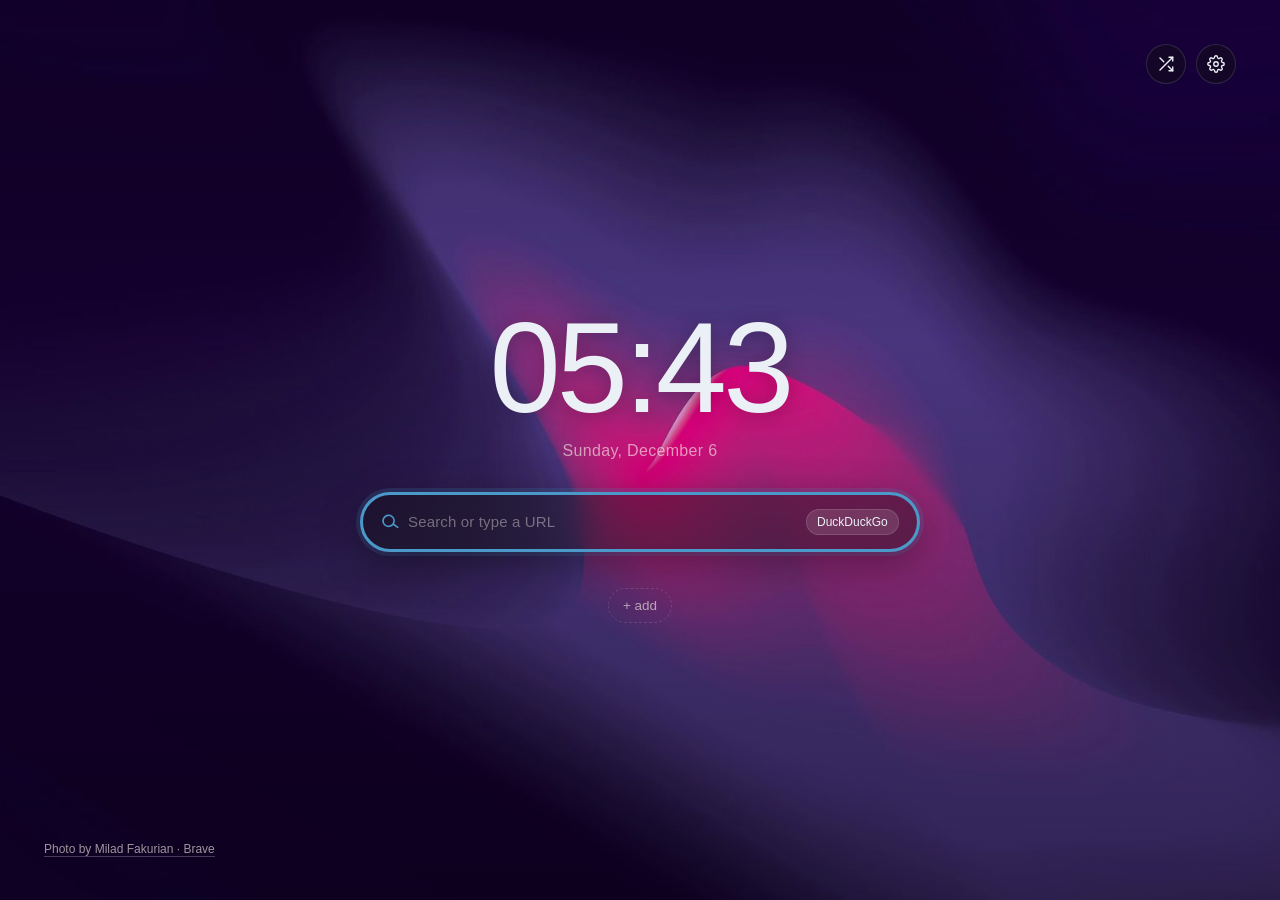
==== commit dfba0ee3: "Added dynamic wallpapers from brave browser and new icon" ====
--- a/index.html
+++ b/index.html
@@ -4,6 +4,9 @@
 <meta charset="UTF-8" />
 <meta name="viewport" content="width=device-width, initial-scale=1, viewport-fit=cover" />
 <title>New Tab</title>
+<link rel="icon" type="image/png" sizes="32x32" href="Assets/icons/internet-32.png">
+<link rel="icon" type="image/png" sizes="16x16" href="Assets/icons/internet-16.png">
+<link rel="apple-touch-icon" href="Assets/icons/internet-128.png">
 <link rel="stylesheet" href="index.css">
 </head>
 
@@ -13,6 +16,9 @@
 
   <div class="scene">
     <div class="topbar anim-enter anim-d1">
+      <button class="icon-btn" id="shuffleBtn" title="New wallpaper" aria-label="New wallpaper">
+        <svg viewBox="0 0 24 24" fill="none" stroke="currentColor" stroke-width="1.8" stroke-linecap="round" stroke-linejoin="round"><path d="M16 3h5v5"></path><path d="M4 20 21 3"></path><path d="M21 16v5h-5"></path><path d="M15 15l6 6"></path><path d="M4 4l5 5"></path></svg>
+      </button>
       <button class="icon-btn" id="settingsBtn" title="Settings" aria-label="Settings">
         <svg viewBox="0 0 24 24" fill="none" stroke="currentColor" stroke-width="1.8" stroke-linecap="round" stroke-linejoin="round"><circle cx="12" cy="12" r="3"></circle><path d="M19.4 15a1.65 1.65 0 0 0 .33 1.82l.06.06a2 2 0 1 1-2.83 2.83l-.06-.06a1.65 1.65 0 0 0-1.82-.33 1.65 1.65 0 0 0-1 1.51V21a2 2 0 0 1-4 0v-.09A1.65 1.65 0 0 0 9 19.4a1.65 1.65 0 0 0-1.82.33l-.06.06a2 2 0 1 1-2.83-2.83l.06-.06A1.65 1.65 0 0 0 4.6 15a1.65 1.65 0 0 0-1.51-1H3a2 2 0 0 1 0-4h.09A1.65 1.65 0 0 0 4.6 9a1.65 1.65 0 0 0-.33-1.82l-.06-.06a2 2 0 1 1 2.83-2.83l.06.06A1.65 1.65 0 0 0 9 4.6a1.65 1.65 0 0 0 1-1.51V3a2 2 0 0 1 4 0v.09a1.65 1.65 0 0 0 1 1.51 1.65 1.65 0 0 0 1.82-.33l.06-.06a2 2 0 1 1 2.83 2.83l-.06.06A1.65 1.65 0 0 0 19.4 9a1.65 1.65 0 0 0 1.51 1H21a2 2 0 0 1 0 4h-.09a1.65 1.65 0 0 0-1.51 1z"></path></svg>
       </button>
@@ -113,6 +119,13 @@
       </div>
     </div>
 
+    <div class="field">
+      <div class="toggle-row">
+        <span class="toggle-label">Show “+ add” button</span>
+        <button class="toggle-switch on" id="showAddButtonToggle" role="switch" aria-checked="true"></button>
+      </div>
+    </div>
+
     <div class="divider"></div>
 
     <!-- Greeting -->
@@ -157,12 +170,32 @@
     <!-- Wallpaper -->
     <div class="field">
       <label>Wallpaper</label>
+      <div class="toggle-row">
+        <span class="toggle-label">Random Brave wallpaper</span>
+        <button class="toggle-switch" id="braveShuffleToggle" role="switch" aria-checked="true"></button>
+      </div>
+      <div class="hint">A different authentic Brave photo on every load, automatically. Never repeats back-to-back.</div>
+      <div class="btnrow" style="margin-top:10px;">
+        <button class="btn primary" id="newWallpaperBtn">New wallpaper now</button>
+      </div>
+    </div>
+
+    <div class="field">
+      <div class="toggle-row">
+        <span class="toggle-label">Show photo credit</span>
+        <button class="toggle-switch on" id="showPhotoCreditToggle" role="switch" aria-checked="true"></button>
+      </div>
+      <div class="hint">Turn off to hide the author watermark shown under the clock.</div>
+    </div>
+
+    <div class="field">
+      <label>Your own wallpaper</label>
       <div class="btnrow">
-        <button class="btn primary" id="chooseWallpaper">Choose image…</button>
+        <button class="btn" id="chooseWallpaper">Choose image…</button>
         <button class="btn danger" id="clearWallpaper">Remove</button>
       </div>
       <input type="file" id="wallpaperInput" accept="image/*" />
-      <div class="hint">Stored only in this browser (localStorage). Large images may fail — try under ~3-4MB.</div>
+      <div class="hint">Choosing an image turns off random Brave wallpapers. Stored only in this browser (localStorage). Large images may fail — try under ~3-4MB.</div>
     </div>
 
     <div class="divider"></div>
--- a/index.css
+++ b/index.css
@@ -78,7 +78,10 @@
     background-position: center;
     background-color: #1a1612;
     z-index: 0;
-  }
+    opacity: 1;
+    transition: opacity .7s ease;
+  }
+  #wallpaper.fade{ opacity: 0; }
   #wallpaper::after{
     content:"";
     position:absolute; inset:0;
@@ -137,6 +140,7 @@
   .icon-btn:hover::before{ opacity: .4; }
   .icon-btn:active{ transform: translateY(0) scale(.96); }
   .icon-btn svg{ width:18px; height:18px; position:relative; z-index:1; }
+  .icon-btn.hidden{ display:none; }
 
   .middle{
     display:flex; flex-direction:column; align-items:center; justify-content:center;
@@ -186,6 +190,7 @@
     transition: top .3s ease;
   }
   .searchbar{
+    --outline-width: 2px;
     position: relative;
     isolation: isolate;
     overflow: hidden;
@@ -193,24 +198,26 @@
     width: 100%;
     padding: 14px 18px;
     border-radius: 999px;
-    border: 1px solid var(--glass-border);
+    border: var(--outline-width) solid var(--glass-border);
     background: var(--glass);
     backdrop-filter: blur(14px);
     -webkit-backdrop-filter: blur(14px);
     box-shadow: 0 10px 30px rgba(0,0,0,0.25);
     animation: searchGlow 5s ease-in-out infinite;
-    transition: all .25s cubic-bezier(.23,1,.32,1);
+    transition: all .16s cubic-bezier(.23,1,.32,1);
+    cursor: text;
   }
   .searchbar::before{
     content: "";
     position: absolute;
-    inset: -1px;
+    inset: calc(-1 * var(--outline-width));
     z-index: 0;
     border-radius: inherit;
-    padding: 1px;
+    padding: var(--outline-width);
     background: linear-gradient(110deg, transparent 10%, var(--accent) 45%, #ffffff66 50%, var(--accent) 55%, transparent 90%);
     background-size: 220% 100%;
     animation: searchBorder 6s ease-in-out infinite;
+    transition: padding .16s ease, opacity .16s ease;
     -webkit-mask: linear-gradient(#000 0 0) content-box, linear-gradient(#000 0 0);
     -webkit-mask-composite: xor;
     mask-composite: exclude;
@@ -234,16 +241,23 @@
     position: relative;
     z-index: 1;
   }
-  .searchbar:hover{
-    border-color: rgba(234, 237, 245, 0.22);
-    box-shadow: 0 12px 40px rgba(0,0,0,0.35);
+  .searchbar:hover,
+  .searchbar.typing{
+    --outline-width: 3px;
+    border-color: rgba(234, 237, 245, 0.3);
+    box-shadow: 0 12px 40px rgba(0,0,0,0.35), 0 0 0 2px var(--accent-glow);
     transform: translateY(-1px);
   }
   .searchbar:focus-within{
+    --outline-width: 3px;
     animation: none;
     border-color: var(--accent);
-    box-shadow: 0 12px 40px rgba(0,0,0,0.35), 0 0 0 3px var(--accent-glow);
+    box-shadow: 0 12px 40px rgba(0,0,0,0.35), 0 0 0 4px var(--accent-glow);
     transform: translateY(-2px);
+  }
+  .searchbar:focus-visible{
+    outline: 2px solid var(--accent);
+    outline-offset: 4px;
   }
   .searchbar svg{
     width:17px; height:17px; flex:none; opacity:.75;
@@ -398,6 +412,7 @@
     transition: top .3s ease;
   }
   .add-chip:hover{ color: var(--ink); background: var(--glass); }
+  .add-chip.hidden{ display: none; }
 
   /* ---------- bottombar ---------- */
   .bottombar{
@@ -406,6 +421,13 @@
   }
   .credit{ max-width: 60%; }
   .credit b{ color: var(--ink); font-weight: 600; }
+  .credit a{
+    color: var(--ink-dim);
+    text-decoration: none;
+    border-bottom: 1px solid rgba(234,237,245,0.25);
+    transition: color .2s ease, border-color .2s ease;
+  }
+  .credit a:hover{ color: var(--ink); border-color: var(--accent); }
 
   /* ---------- settings panel ---------- */
   .scrim{
@@ -592,6 +614,7 @@
   }
   .btn:hover{ background: rgba(255,255,255,0.12); transform: translateY(-1px); }
   .btn:active{ transform: translateY(0); }
+  .btn:disabled{ opacity:.45; cursor:default; transform:none; }
   .btn.primary{ background: var(--accent); border-color: var(--accent); color: #1a1208; font-weight:600; }
   .btn.primary:hover{ filter: brightness(1.1); }
   .btn.danger{ color:#e8907a; }
